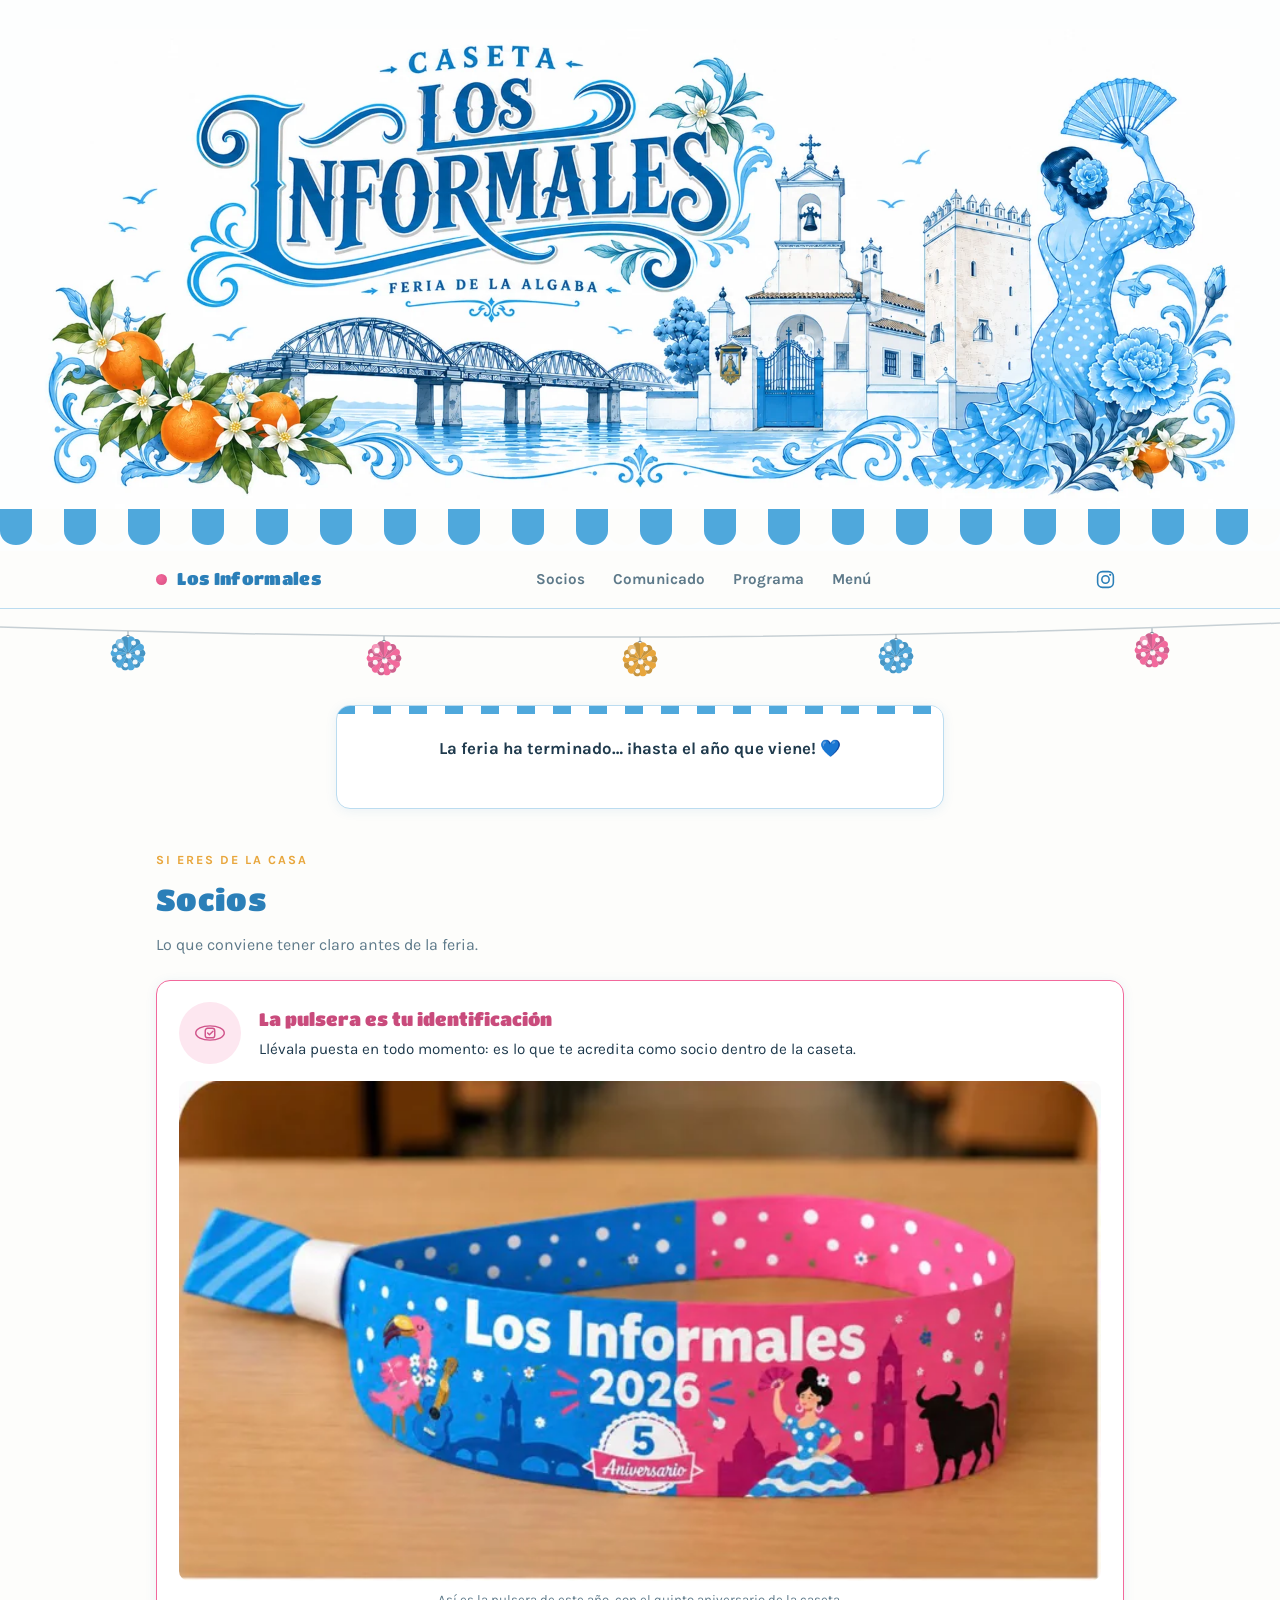
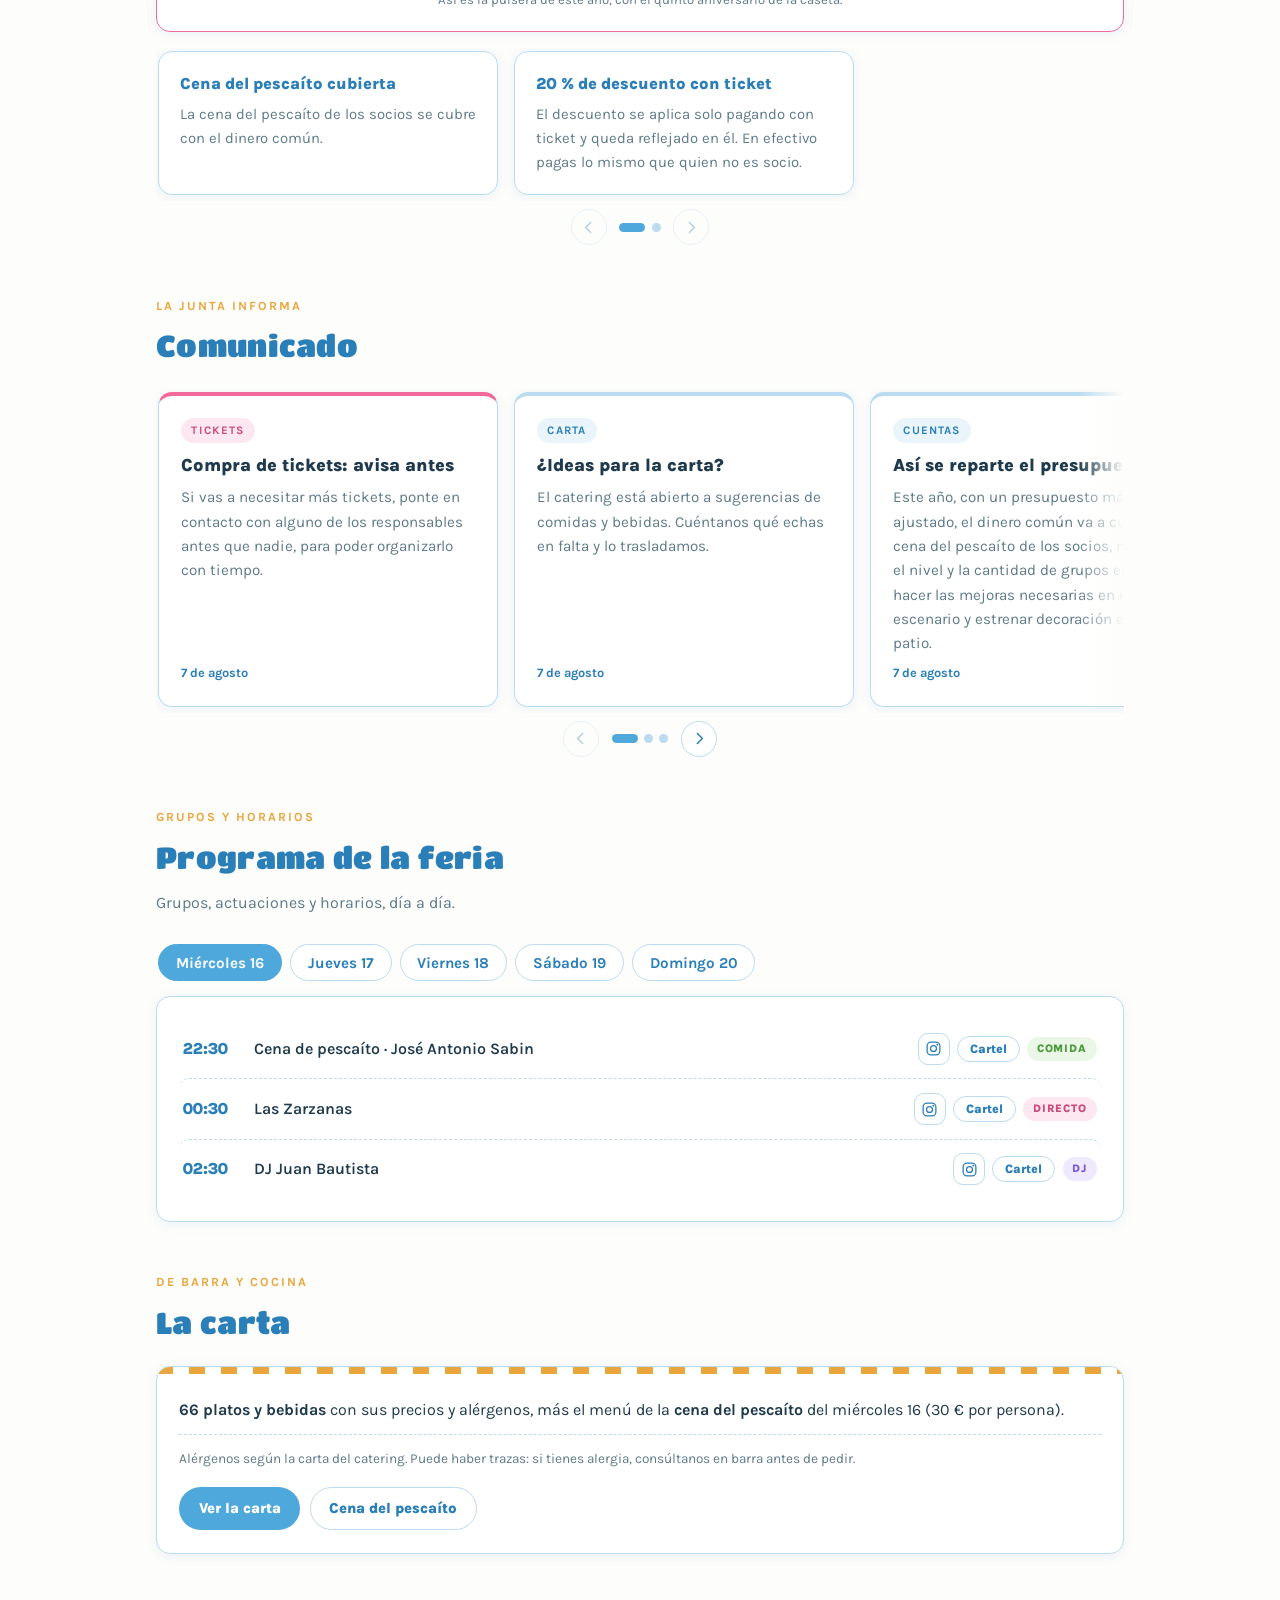
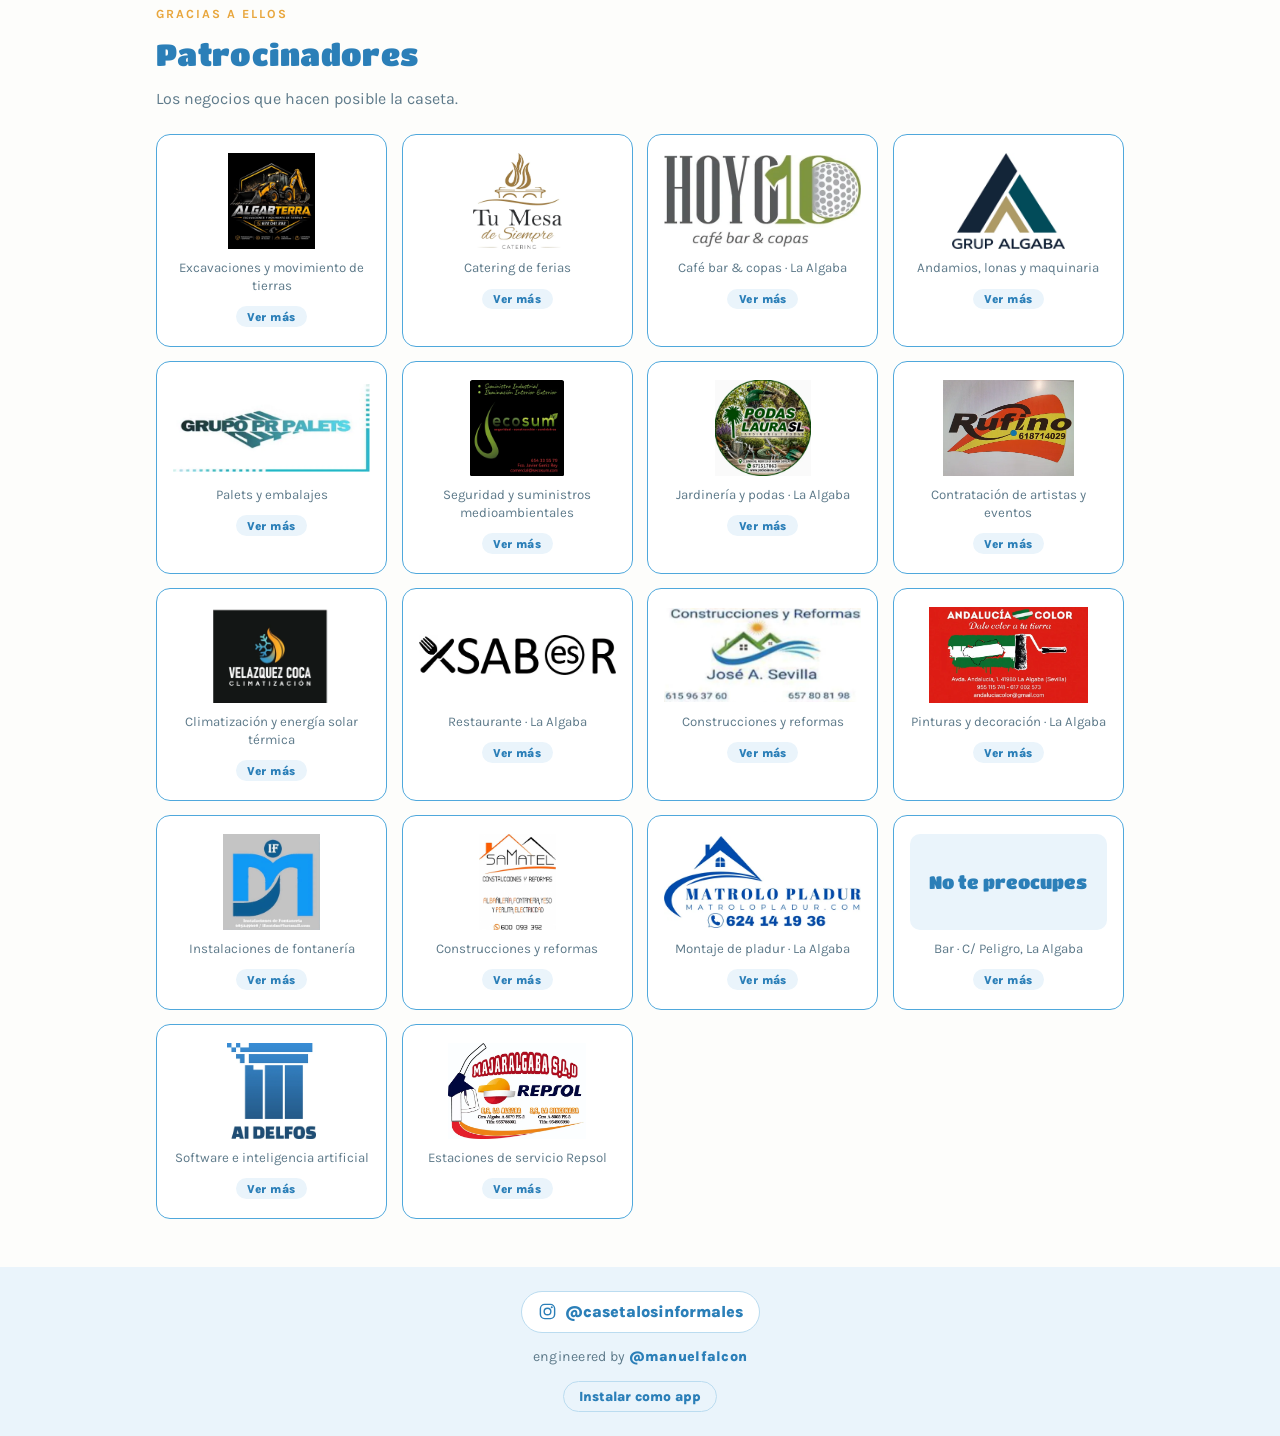
==== index.html @ ae77a34c "feat: DJ Juan Bautista, residente todas las noches a las 02:30 Cierra el programa de los cinco días " ====
<!DOCTYPE html>
<html lang="es">
<head>
  <meta charset="UTF-8" />
  <meta name="viewport" content="width=device-width, initial-scale=1.0, viewport-fit=cover" />
  <title>Los Informales · Caseta de amigos</title>
  <meta name="description" content="Caseta Los Informales: noticias, programa de actuaciones, horarios y toda la info de la feria." />
  <meta name="theme-color" content="#f7fbfe" />

  <!-- PWA -->
  <link rel="manifest" href="manifest.webmanifest" />
  <link rel="icon" type="image/png" sizes="64x64" href="assets/icons/favicon-64.png" />
  <link rel="apple-touch-icon" href="assets/icons/apple-touch-icon.png" />
  <meta name="apple-mobile-web-app-capable" content="yes" />
  <meta name="apple-mobile-web-app-status-bar-style" content="default" />
  <meta name="apple-mobile-web-app-title" content="Los Informales" />

  <!-- Fuentes -->
  <link rel="preconnect" href="https://fonts.googleapis.com" />
  <link rel="preconnect" href="https://fonts.gstatic.com" crossorigin />
  <link href="https://fonts.googleapis.com/css2?family=Titan+One&family=Karla:ital,wght@0,400;0,600;0,700;0,800;1,400&display=swap" rel="stylesheet" />

  <link rel="stylesheet" href="css/styles.css?v=60" />
</head>
<body>

  <!-- Cabecera con la imagen de la caseta -->
  <header class="hero" id="inicio">
    <img
      class="hero-img"
      src="assets/header-1800.webp"
      srcset="assets/header-900.webp 900w, assets/header-1800.webp 1800w"
      sizes="100vw"
      alt="Caseta Los Informales — Feria de La Algaba" />
  </header>


  <main>


    <!-- Cuenta atrás -->
    <section class="countdown reveal" id="cuenta-atras">
      <div class="countdown-inner">
        <p class="countdown-label" id="countdownLabel">Para la feria quedan…</p>
        <div class="countdown-grid" id="countdown" aria-live="polite"></div>
      </div>
    </section>

    <!-- Socios -->
    <section class="section reveal" id="socios">
      <p class="eyebrow">Si eres de la casa</p>
      <h2 class="section-title">Socios</h2>
      <p class="section-sub">Lo que conviene tener claro antes de la feria.</p>
      <div class="socio-destacado" id="socioDestacado"></div>
      <div class="socio-grid" id="socioGrid"></div>
    </section>

    <!-- Comunicado -->
    <section class="section reveal" id="noticias">
      <p class="eyebrow">La junta informa</p>
      <h2 class="section-title">Comunicado</h2>
      <div class="news-grid" id="newsGrid"></div>
    </section>

    <!-- Programa -->
    <section class="section reveal" id="programa">
      <p class="eyebrow">Grupos y horarios</p>
      <h2 class="section-title">Programa de la feria</h2>
      <p class="section-sub">Grupos, actuaciones y horarios, día a día.</p>
      <div class="day-tabs" id="dayTabs" role="tablist" aria-label="Días de feria"></div>
      <div class="day-panel" id="dayPanel"></div>
    </section>

    <!-- La carta (resumen con enlace a la página completa) -->
    <section class="section reveal" id="menu">
      <p class="eyebrow">De barra y cocina</p>
      <h2 class="section-title">La carta</h2>
      <div class="carta-aviso" id="cartaAviso"></div>
    </section>

    <!-- Patrocinadores -->
    <section class="section reveal" id="patrocinadores">
      <p class="eyebrow">Gracias a ellos</p>
      <h2 class="section-title">Patrocinadores</h2>
      <p class="section-sub">Los negocios que hacen posible la caseta.</p>
      <div class="sponsor-grid" id="sponsorGrid"></div>
    </section>

  </main>


  <!-- Instrucciones iOS -->
  <div class="ios-sheet" id="iosSheet" hidden>
    <div class="ios-sheet-card">
      <button class="ios-close" id="iosClose" aria-label="Cerrar">✕</button>
      <h3>Añadir a tu iPhone</h3>
      <ol>
        <li>Toca <strong>Compartir</strong>
          <svg class="ios-icon" viewBox="0 0 24 24" aria-hidden="true"><path d="M8 8.5 H6.5 A2.5 2.5 0 0 0 4 11 v8 a2.5 2.5 0 0 0 2.5 2.5 h11 A2.5 2.5 0 0 0 20 19 v-8 a2.5 2.5 0 0 0 -2.5 -2.5 H16 M12 14.5 V2.8 M8.2 6 L12 2.3 L15.8 6"/></svg>
        </li>
        <li>Busca <strong>«Añadir a pantalla de inicio»</strong></li>
        <li>Toca <strong>Añadir</strong> — ¡y listo!</li>
      </ol>
    </div>
  </div>

  <!-- Ficha de patrocinador -->
  <div class="ficha-modal" id="fichaModal" hidden>
    <div class="ficha-card">
      <button class="ficha-close" aria-label="Cerrar">✕</button>
      <div id="fichaCuerpo"></div>
    </div>
  </div>

  <!-- Lightbox de carteles -->
  <div class="cartel-modal" id="cartelModal" hidden>
    <button class="cartel-close" aria-label="Cerrar cartel">✕</button>
    <img id="cartelImg" src="" alt="Cartel de la actuación" />
  </div>

  <script src="js/data.js"></script>
  <script src="js/layout.js"></script>
  <script src="js/app.js"></script>
</body>
</html>
---- css/styles.css ----
/* ============================================================
   Los Informales — hoja de estilos
   Lenguaje visual: lona de toldo, farolillos, albero del ferial
   Paleta del cartel: celeste, blanco, rosa flamenco + albero
   ============================================================ */

:root {
  --celeste: #4fa8dc;
  --celeste-hondo: #2b7fb8;
  --celeste-claro: #bbdcf0;
  --cielo: #eaf4fb;
  --flamenco: #f2699c;
  --flamenco-suave: #fde7f0;
  --albero: #e8a63c;
  --albero-suave: #fbf1dc;
  --verde: #6cbf5a;
  --tinta: #1f3a4d;
  --tinta-suave: #5e7a8a;
  --lona: #fdfdfb;
  --card: #ffffff;
  --borde: 1px solid var(--celeste-claro);
  --sombra: 0 2px 12px rgba(43, 127, 184, 0.09);
  --radio: 14px;
  --fuente-display: "Titan One", "Arial Rounded MT Bold", system-ui, sans-serif;
  --fuente-texto: "Karla", system-ui, sans-serif;
}

* { box-sizing: border-box; }

html { scroll-behavior: smooth; }

body {
  margin: 0;
  font-family: var(--fuente-texto);
  background: var(--lona);
  color: var(--tinta);
  line-height: 1.6;
  -webkit-font-smoothing: antialiased;
}

.sr-only {
  position: absolute;
  width: 1px; height: 1px;
  padding: 0; margin: -1px;
  overflow: hidden;
  clip: rect(0 0 0 0);
  white-space: nowrap;
  border: 0;
}

:focus-visible {
  outline: 3px solid var(--celeste);
  outline-offset: 2px;
  border-radius: 6px;
}

/* ---------- Cabecera: cartel sobre lona ---------- */

.hero {
  background: #fdfefe;
  padding-top: clamp(0.8rem, 2.5vw, 1.8rem);
  overflow: hidden;
}

.hero-img {
  display: block;
  width: 100%;
  max-width: 1200px;
  margin: 0 auto;
  height: auto;
}

/* cenefa de toldo: rayas + remate en ondas */
.valance {
  display: block;
  width: 100%;
  height: 42px;
  line-height: 0;
}
.valance svg { width: 100%; height: 100%; display: block; }

@media (max-width: 640px) {
  .valance { height: 24px; }
}

/* ---------- Navegación ---------- */

.nav {
  position: sticky;
  top: 0;
  z-index: 50;
  background: color-mix(in srgb, var(--lona) 88%, transparent);
  backdrop-filter: blur(10px);
  -webkit-backdrop-filter: blur(10px);
  border-bottom: var(--borde);
  transition: box-shadow 0.3s ease;
}
.nav.scrolled { box-shadow: var(--sombra); }

.nav-inner {
  max-width: 1000px;
  margin: 0 auto;
  padding: 0.6rem 1rem;
  display: flex;
  align-items: center;
  justify-content: space-between;
  gap: 1rem;
}

.nav-brand {
  font-family: var(--fuente-display);
  font-size: 1.05rem;
  color: var(--celeste-hondo);
  text-decoration: none;
  letter-spacing: 0.02em;
  display: flex;
  align-items: center;
  gap: 0.5rem;
  white-space: nowrap;
}

.nav-dot {
  width: 11px; height: 11px;
  border-radius: 50%;
  background: radial-gradient(circle at 35% 35%, var(--flamenco), #d94f82);
  margin-right: 0.15rem;
}

.nav-links { display: flex; gap: 0.15rem; }

.nav-links a {
  color: var(--tinta-suave);
  text-decoration: none;
  font-weight: 700;
  font-size: 0.95rem;
  padding: 0.4rem 0.8rem;
  border-radius: 999px;
  transition: background 0.25s ease, color 0.25s ease;
}
.nav-links a:hover,
.nav-links a.active {
  background: var(--cielo);
  color: var(--celeste-hondo);
}

@media (max-width: 480px) {
  .nav-inner { padding: 0.5rem 0.75rem; }
  .nav-brand { font-size: 0.95rem; }
}

.nav-insta {
  display: inline-flex;
  align-items: center;
  justify-content: center;
  width: 38px;
  height: 38px;
  border-radius: 12px;
  color: var(--celeste-hondo);
  transition: background 0.25s ease;
}
.nav-insta:hover { background: var(--cielo); }
.nav-insta svg {
  width: 21px;
  height: 21px;
  stroke: currentColor;
  fill: none;
  stroke-width: 1.8;
  stroke-linecap: round;
}

/* ---------- Farolillos ---------- */

.farolillos {
  position: relative;
  height: 96px;
  overflow: hidden;
  pointer-events: none;
}

.farolillos .cable {
  position: absolute;
  inset: 0;
  width: 100%;
  height: 52px;
}
.farolillos .cable path {
  stroke: var(--tinta-suave);
  stroke-opacity: 0.35;
  stroke-width: 1.5;
  fill: none;
}

.farol {
  position: absolute;
  top: 0;
  width: 38px;
  height: 43px;
  margin-left: -19px;
  overflow: visible;
  transform-origin: 50% 0;
  animation: farol-entra 0.7s ease-out backwards,
             farol-mece 3.8s ease-in-out infinite alternate;
}

.farol:nth-child(2) { left: 10%; top: 22px; color: var(--celeste); animation-delay: 0.05s, 0s; }
.farol:nth-child(3) { left: 30%; top: 27px; color: var(--flamenco); animation-delay: 0.18s, 0.6s; }
.farol:nth-child(4) { left: 50%; top: 28px; color: var(--albero); animation-delay: 0.31s, 1.2s; }
.farol:nth-child(5) { left: 70%; top: 25px; color: var(--celeste); animation-delay: 0.44s, 0.9s; }
.farol:nth-child(6) { left: 90%; top: 19px; color: var(--flamenco); animation-delay: 0.57s, 0.3s; }


@keyframes farol-entra {
  from { opacity: 0; transform: translateY(-10px); }
  to   { opacity: 1; transform: translateY(0); }
}
@keyframes farol-mece {
  from { rotate: -4.5deg; }
  to   { rotate: 4.5deg; }
}

@media (max-width: 640px) {
  .farolillos { height: 84px; }
  .farol:nth-child(6) { display: none; }
  .farol:nth-child(2) { left: 14%; top: 23px; }
  .farol:nth-child(3) { left: 38%; top: 28px; }
  .farol:nth-child(4) { left: 62%; top: 27px; }
  .farol:nth-child(5) { left: 86%; top: 20px; }
}

/* ---------- Secciones ---------- */

.section {
  max-width: 1000px;
  margin: 0 auto;
  padding: 2.6rem 1rem 0.6rem;
}

.eyebrow {
  margin: 0 0 0.3rem;
  font-size: 0.78rem;
  font-weight: 700;
  text-transform: uppercase;
  letter-spacing: 0.16em;
  color: var(--albero);
}

.section-title {
  font-family: var(--fuente-display);
  font-weight: 400;
  font-size: clamp(1.45rem, 4vw, 1.9rem);
  letter-spacing: 0.01em;
  color: var(--celeste-hondo);
  margin: 0 0 0.5rem;
}

.section-sub {
  color: var(--tinta-suave);
  margin: 0 0 1.4rem;
}

/* ---------- Cuenta atrás ---------- */

.countdown {
  max-width: 640px;
  margin: 0 auto;
  padding: 0 1rem;
  position: relative;
}


.countdown-inner {
  text-align: center;
  background: var(--card);
  border: var(--borde);
  border-radius: var(--radio);
  box-shadow: var(--sombra);
  padding: 1.5rem 1.2rem 1.7rem;
  position: relative;
  overflow: hidden;
}
/* filo superior de lona rayada */
.countdown-inner::before {
  content: "";
  position: absolute;
  top: 0; left: 0; right: 0;
  height: 8px;
  background: repeating-linear-gradient(
    90deg,
    var(--celeste) 0 18px,
    var(--card) 18px 36px
  );
}

.countdown-label {
  font-weight: 700;
  color: var(--tinta);
  font-size: 1.05rem;
  margin: 0.4rem 0 1.1rem;
}

.countdown-grid {
  display: flex;
  justify-content: center;
  gap: 0.6rem;
  flex-wrap: wrap;
}

.count-cell {
  background: var(--cielo);
  border-radius: 12px;
  padding: 0.7rem 0.9rem;
  min-width: 82px;
}

.count-num {
  font-family: var(--fuente-display);
  font-size: 1.9rem;
  color: var(--celeste-hondo);
  display: block;
  line-height: 1.15;
  font-variant-numeric: tabular-nums;
}

.count-unit {
  font-size: 0.7rem;
  text-transform: uppercase;
  letter-spacing: 0.12em;
  color: var(--tinta-suave);
  font-weight: 700;
}

.countdown.en-feria .countdown-label { color: var(--flamenco); }

@media (max-width: 480px) {
  .countdown { padding: 0 0.75rem; }
  .countdown-inner { padding: 1.2rem 0.6rem 1.4rem; }
  .countdown-grid { gap: 0.4rem; }
  .count-cell { min-width: 66px; padding: 0.55rem 0.4rem; }
  .count-num { font-size: 1.5rem; }
  .count-unit { font-size: 0.62rem; }
}

/* ---------- Noticias ---------- */

.news-grid { margin-top: 1.2rem; }

.news-card {
  background: var(--card);
  border: var(--borde);
  border-top: 4px solid var(--celeste-claro);
  border-radius: var(--radio);
  box-shadow: var(--sombra);
  padding: 1.35rem;
  display: flex;
  flex-direction: column;
  gap: 0.5rem;
  transition: transform 0.3s ease, box-shadow 0.3s ease;
}
.news-card:hover {
  transform: translateY(-4px);
  box-shadow: 0 10px 26px rgba(43, 127, 184, 0.16);
}
.news-card.destacada { border-top-color: var(--flamenco); }

.news-tag {
  align-self: flex-start;
  background: var(--cielo);
  color: var(--celeste-hondo);
  font-size: 0.72rem;
  font-weight: 700;
  text-transform: uppercase;
  letter-spacing: 0.1em;
  padding: 0.2rem 0.65rem;
  border-radius: 999px;
}
.news-card.destacada .news-tag { background: var(--flamenco-suave); color: #c94b7c; }

.news-card h3 {
  margin: 0.2rem 0 0;
  font-size: 1.12rem;
  font-weight: 800;
  line-height: 1.3;
  color: var(--tinta);
}

.news-card p { margin: 0; color: var(--tinta-suave); font-size: 0.95rem; }

.news-date { font-size: 0.8rem; color: var(--celeste-hondo); font-weight: 700; margin-top: auto; }

/* ---------- Socios ---------- */

.socio-destacado {
  display: flex;
  flex-direction: column;
  gap: 1.1rem;
  background: var(--card);
  border: 1.5px solid var(--flamenco);
  border-radius: var(--radio);
  box-shadow: var(--sombra);
  padding: 1.3rem 1.4rem;
  margin-top: 1.2rem;
}

.socio-pulsera {
  flex-shrink: 0;
  display: flex;
  align-items: center;
  justify-content: center;
  width: 62px;
  height: 62px;
  border-radius: 50%;
  background: var(--flamenco-suave);
}
.socio-pulsera svg {
  width: 38px;
  height: 38px;
  stroke: #d0538a;
  fill: none;
  stroke-width: 2.4;
  stroke-linecap: round;
  stroke-linejoin: round;
}

.socio-texto {
  display: flex;
  align-items: center;
  gap: 1.1rem;
}

.socio-foto { margin: 0; }
.socio-foto img {
  display: block;
  width: 100%;
  border-radius: 10px;
}
.socio-foto figcaption {
  margin-top: 0.5rem;
  font-size: 0.82rem;
  color: var(--tinta-suave);
  text-align: center;
}

.socio-destacado h3 {
  margin: 0 0 0.25rem;
  font-family: var(--fuente-display);
  font-weight: 400;
  font-size: 1.15rem;
  color: #c94b7c;
}
.socio-destacado p { margin: 0; color: var(--tinta); font-size: 0.95rem; }

.socio-grid { margin-top: 1rem; }

.socio-card {
  background: var(--card);
  border: var(--borde);
  border-radius: var(--radio);
  box-shadow: var(--sombra);
  padding: 1.2rem 1.3rem;
}
.socio-card h3 {
  margin: 0 0 0.4rem;
  font-size: 1.02rem;
  font-weight: 800;
  color: var(--celeste-hondo);
}
.socio-card p { margin: 0; color: var(--tinta-suave); font-size: 0.93rem; }

@media (max-width: 480px) {
  .socio-destacado { padding: 1.1rem; gap: 0.9rem; }
  .socio-texto { gap: 0.85rem; }
  .socio-pulsera { width: 52px; height: 52px; }
  .socio-pulsera svg { width: 32px; height: 32px; }
  .socio-texto {
  display: flex;
  align-items: center;
  gap: 1.1rem;
}

.socio-foto { margin: 0; }
.socio-foto img {
  display: block;
  width: 100%;
  border-radius: 10px;
}
.socio-foto figcaption {
  margin-top: 0.5rem;
  font-size: 0.82rem;
  color: var(--tinta-suave);
  text-align: center;
}

.socio-destacado h3 { font-size: 1.05rem; }
}

/* ---------- Carrusel ---------- */

.carrusel { position: relative; }

.carrusel-pista {
  display: flex;
  gap: 1rem;
  overflow-x: auto;
  scroll-snap-type: x mandatory;
  scroll-padding-left: 0.15rem;
  padding: 0.2rem 0.15rem 0.4rem;
  scrollbar-width: none;
  -webkit-overflow-scrolling: touch;
}
.carrusel-pista::-webkit-scrollbar { display: none; }

/* cada tarjeta ocupa casi todo el ancho y deja ver la siguiente */
.carrusel-pista > * {
  flex: 0 0 clamp(240px, 78%, 340px);
  scroll-snap-align: start;
}

/* difuminado a la derecha mientras queden tarjetas */
.carrusel::after {
  content: "";
  position: absolute;
  top: 0;
  right: 0;
  width: 46px;
  bottom: 52px;
  pointer-events: none;
  background: linear-gradient(to right, transparent, var(--lona));
  opacity: 0;
  transition: opacity 0.25s ease;
}
.carrusel.hay-mas::after { opacity: 1; }

.carrusel-barra {
  display: flex;
  align-items: center;
  justify-content: center;
  gap: 0.8rem;
  margin-top: 0.5rem;
}

.carrusel-flecha {
  display: inline-flex;
  align-items: center;
  justify-content: center;
  width: 36px;
  height: 36px;
  border-radius: 50%;
  border: 1.5px solid var(--celeste-claro);
  background: var(--card);
  cursor: pointer;
  transition: background 0.2s ease, border-color 0.2s ease, opacity 0.2s ease;
}
.carrusel-flecha:hover:not(:disabled) { background: var(--cielo); border-color: var(--celeste); }
.carrusel-flecha:disabled { opacity: 0.35; cursor: default; }
.carrusel-flecha svg {
  width: 17px; height: 17px;
  stroke: var(--celeste-hondo);
  fill: none;
  stroke-width: 2.2;
  stroke-linecap: round;
  stroke-linejoin: round;
}

.carrusel-puntos { display: flex; gap: 0.4rem; }

.carrusel-punto {
  width: 9px;
  height: 9px;
  padding: 0;
  border: none;
  border-radius: 50%;
  background: var(--celeste-claro);
  cursor: pointer;
  transition: background 0.25s ease, width 0.25s ease;
}
.carrusel-punto.activo {
  width: 26px;
  border-radius: 999px;
  background: var(--celeste);
}

/* las tarjetas del carrusel se estiran a la misma altura */
.carrusel-pista .news-card,
.carrusel-pista .socio-card {
  height: auto;
}

@media (max-width: 480px) {
  .carrusel-pista > * { flex-basis: 84%; }
  .carrusel-flecha { display: none; }
}

/* ---------- Programa ---------- */

.day-tabs {
  display: flex;
  gap: 0.5rem;
  overflow-x: auto;
  padding: 0.4rem 0.15rem 0.9rem;
  scrollbar-width: none;
  -webkit-overflow-scrolling: touch;
}
.day-tabs::-webkit-scrollbar { display: none; }

.day-tab {
  flex: 0 0 auto;
  border: 1.5px solid var(--celeste-claro);
  background: var(--card);
  color: var(--celeste-hondo);
  font-family: var(--fuente-texto);
  font-weight: 700;
  font-size: 0.95rem;
  padding: 0.55rem 1.05rem;
  border-radius: 999px;
  cursor: pointer;
  transition: all 0.25s ease;
}
.day-tab:hover { border-color: var(--celeste); }
.day-tab[aria-selected="true"] {
  background: var(--celeste);
  border-color: var(--celeste);
  color: #fff;
}
.day-tab.hoy::after {
  content: " · hoy";
  color: var(--albero);
  font-weight: 800;
}
.day-tab.hoy[aria-selected="true"]::after { color: #fff3da; }

.day-panel {
  background: var(--card);
  border: var(--borde);
  border-radius: var(--radio);
  box-shadow: var(--sombra);
  padding: 1.4rem;
  animation: fadeSlide 0.35s ease;
}

@keyframes fadeSlide {
  from { opacity: 0; transform: translateY(10px); }
  to   { opacity: 1; transform: translateY(0); }
}

.event-row {
  display: grid;
  grid-template-columns: auto 1fr auto;
  align-items: center;
  gap: 0.5rem 1rem;
  padding: 0.85rem 0.25rem;
  border-radius: 10px;
  transition: opacity 0.3s ease, background 0.3s ease;
}
.event-row + .event-row { border-top: 1px dashed var(--celeste-claro); }

.event-row.pasado { opacity: 0.42; }

.event-row.siguiente {
  background: var(--albero-suave);
  padding-left: 0.7rem;
  padding-right: 0.7rem;
  border-top-color: transparent;
}
.event-row.siguiente .event-name::after {
  content: "próximo";
  margin-left: 0.5rem;
  font-size: 0.66rem;
  font-weight: 800;
  text-transform: uppercase;
  letter-spacing: 0.08em;
  color: var(--albero);
}

.event-time {
  font-weight: 800;
  color: var(--celeste-hondo);
  font-size: 1.02rem;
  min-width: 3.4rem;
  font-variant-numeric: tabular-nums;
}

.event-name { font-weight: 600; }

.event-extra {
  justify-self: end;
  display: flex;
  align-items: center;
  gap: 0.45rem;
}

.event-cartel {
  font-family: var(--fuente-texto);
  font-size: 0.78rem;
  font-weight: 800;
  padding: 0.32rem 0.75rem;
  border-radius: 999px;
  border: 1.5px solid var(--celeste-claro);
  background: var(--card);
  color: var(--celeste-hondo);
  cursor: pointer;
  transition: background 0.2s ease, border-color 0.2s ease, transform 0.2s ease;
}
.event-cartel:hover { background: var(--cielo); border-color: var(--celeste); }
.event-cartel:active { transform: scale(0.94); }

.event-insta {
  display: inline-flex;
  align-items: center;
  justify-content: center;
  width: 32px;
  height: 32px;
  border-radius: 10px;
  border: 1.5px solid var(--celeste-claro);
  background: var(--card);
  color: var(--celeste-hondo);
  flex-shrink: 0;
  transition: background 0.2s ease, border-color 0.2s ease, transform 0.2s ease;
}
.event-insta:hover { background: var(--cielo); border-color: var(--celeste); }
.event-insta:active { transform: scale(0.92); }
.event-insta svg {
  width: 17px;
  height: 17px;
  stroke: currentColor;
  fill: none;
  stroke-width: 1.8;
  stroke-linecap: round;
}

.dia-vacio { margin: 0.4rem 0.25rem; color: var(--tinta-suave); }

.event-type {
  font-size: 0.7rem;
  font-weight: 800;
  text-transform: uppercase;
  letter-spacing: 0.08em;
  padding: 0.18rem 0.6rem;
  border-radius: 999px;
  white-space: nowrap;
}
.event-type.directo { background: var(--flamenco-suave); color: #c94b7c; }
.event-type.dj      { background: #efe9fd; color: #7c5cd6; }
.event-type.comida  { background: #eaf7e6; color: #4d9b3c; }
.event-type.acto    { background: var(--cielo); color: var(--celeste-hondo); }

@media (max-width: 480px) {
  .day-panel { padding: 1rem; }
  .event-row {
    grid-template-columns: auto 1fr;
    gap: 0.2rem 0.75rem;
  }
  .event-name {
    grid-column: 1 / -1;
    grid-row: 2;
    line-height: 1.35;
  }
  .event-extra {
    grid-column: 2;
    justify-self: end;
    flex-direction: row-reverse;
    gap: 0.4rem;
  }
  .event-cartel { padding: 0.3rem 0.65rem; }
  .event-insta { width: 30px; height: 30px; }
}

/* ---------- Lightbox de carteles ---------- */

.cartel-modal {
  position: fixed;
  inset: 0;
  z-index: 120;
  background: rgba(15, 30, 42, 0.86);
  display: flex;
  align-items: center;
  justify-content: center;
  padding: 1.2rem;
  animation: fadeIn 0.25s ease;
  cursor: zoom-out;
}
.cartel-modal[hidden] { display: none; }

.cartel-modal img {
  max-width: min(560px, 94vw);
  max-height: 88vh;
  width: auto;
  height: auto;
  border-radius: 12px;
  box-shadow: 0 24px 70px rgba(0, 0, 0, 0.5);
  animation: cartelZoom 0.3s cubic-bezier(0.34, 1.3, 0.64, 1);
  cursor: default;
}

@keyframes cartelZoom {
  from { opacity: 0; transform: scale(0.92) translateY(12px); }
  to   { opacity: 1; transform: none; }
}

.cartel-close {
  position: absolute;
  top: calc(0.9rem + env(safe-area-inset-top));
  right: 0.9rem;
  width: 40px;
  height: 40px;
  border: none;
  border-radius: 50%;
  background: rgba(255, 255, 255, 0.14);
  color: #fff;
  font-size: 1.05rem;
  cursor: pointer;
  transition: background 0.2s ease;
}
.cartel-close:hover { background: rgba(255, 255, 255, 0.28); }

/* ---------- Menú ---------- */

.pescaito-card {
  background: var(--card);
  border: 1.5px solid var(--albero);
  border-radius: var(--radio);
  box-shadow: var(--sombra);
  padding: 1.4rem;
  margin: 1.2rem 0;
  position: relative;
  overflow: hidden;
}
.pescaito-card::before {
  content: "";
  position: absolute;
  top: 0; left: 0; right: 0;
  height: 7px;
  background: repeating-linear-gradient(90deg, var(--albero) 0 16px, var(--card) 16px 32px);
}

.pescaito-head {
  display: flex;
  align-items: baseline;
  justify-content: space-between;
  gap: 1rem;
  flex-wrap: wrap;
  margin: 0.4rem 0 0.9rem;
}
.pescaito-head h3 {
  margin: 0;
  font-family: var(--fuente-display);
  font-weight: 400;
  font-size: 1.25rem;
  color: var(--celeste-hondo);
}
.pescaito-precio {
  font-weight: 800;
  color: var(--albero);
  font-size: 1.05rem;
  white-space: nowrap;
}

.pescaito-horario {
  display: flex;
  flex-wrap: wrap;
  gap: 0.5rem;
  margin: 0 0 1.1rem;
}

.pescaito-hito {
  display: inline-flex;
  align-items: baseline;
  gap: 0.4rem;
  background: var(--albero-suave);
  border-radius: 999px;
  padding: 0.32rem 0.85rem;
  font-size: 0.88rem;
  color: var(--tinta);
}
.pescaito-hito b {
  font-weight: 800;
  color: #b9791d;
  font-variant-numeric: tabular-nums;
}

.pescaito-bloques {
  display: grid;
  gap: 1rem 1.6rem;
  grid-template-columns: repeat(auto-fit, minmax(210px, 1fr));
}
.pescaito-bloque h4 {
  margin: 0 0 0.3rem;
  font-size: 0.78rem;
  font-weight: 800;
  text-transform: uppercase;
  letter-spacing: 0.1em;
  color: var(--albero);
}
.pescaito-bloque ul {
  list-style: none;
  margin: 0;
  padding: 0;
  font-size: 0.93rem;
  color: var(--tinta);
}
.pescaito-bloque li { padding: 0.14rem 0; }

.pescaito-infantil {
  margin: 1rem 0 0;
  padding-top: 0.8rem;
  border-top: 1px dashed var(--celeste-claro);
  font-size: 0.88rem;
  color: var(--tinta-suave);
}

.menu-acordeon { display: grid; gap: 0.6rem; }

.menu-cat {
  background: var(--card);
  border: var(--borde);
  border-radius: var(--radio);
  box-shadow: var(--sombra);
  overflow: hidden;
}
.menu-cat summary {
  list-style: none;
  cursor: pointer;
  padding: 0.95rem 1.2rem;
  font-weight: 800;
  color: var(--celeste-hondo);
  display: flex;
  align-items: center;
  justify-content: space-between;
  gap: 0.8rem;
  transition: background 0.2s ease;
}
.menu-cat summary::-webkit-details-marker { display: none; }
.menu-cat summary:hover { background: var(--cielo); }
.menu-cat summary::after {
  content: "";
  width: 9px; height: 9px;
  border-right: 2.5px solid var(--celeste);
  border-bottom: 2.5px solid var(--celeste);
  transform: rotate(45deg);
  transition: transform 0.25s ease;
  flex-shrink: 0;
}
.menu-cat[open] summary::after { transform: rotate(225deg); }

.menu-n {
  margin-left: auto;
  font-size: 0.72rem;
  font-weight: 800;
  color: var(--tinta-suave);
  background: var(--cielo);
  border-radius: 999px;
  padding: 0.12rem 0.55rem;
}

.menu-items {
  list-style: none;
  margin: 0;
  padding: 0.2rem 1.2rem 1rem;
}
.menu-items li {
  display: flex;
  justify-content: space-between;
  align-items: baseline;
  gap: 0.8rem;
  padding: 0.34rem 0;
  font-size: 0.93rem;
}
.menu-items li + li { border-top: 1px dashed var(--celeste-claro); }
.menu-precio {
  font-weight: 800;
  color: var(--celeste-hondo);
  white-space: nowrap;
  font-variant-numeric: tabular-nums;
}

.menu-nota {
  margin: 0.4rem 0 0;
  font-size: 0.85rem;
  color: var(--tinta-suave);
}

/* ---------- Resumen de la carta en la portada ---------- */

.carta-aviso {
  background: var(--card);
  border: var(--borde);
  border-radius: var(--radio);
  box-shadow: var(--sombra);
  padding: 1.4rem;
  margin-top: 1.2rem;
  position: relative;
  overflow: hidden;
}
.carta-aviso::before {
  content: "";
  position: absolute;
  top: 0; left: 0; right: 0;
  height: 7px;
  background: repeating-linear-gradient(90deg, var(--albero) 0 16px, var(--card) 16px 32px);
}

.carta-resumen {
  margin: 0.5rem 0 0.7rem;
  font-size: 1rem;
  color: var(--tinta);
}

.carta-botones {
  display: flex;
  gap: 0.6rem;
  flex-wrap: wrap;
}

.carta-alergenos {
  margin: 0 0 1.1rem;
  padding-top: 0.8rem;
  border-top: 1px dashed var(--celeste-claro);
  font-size: 0.85rem;
  color: var(--tinta-suave);
}

/* enlace de vuelta en la página de la carta */
.pagina-enlace {
  margin: 1.4rem 0 0;
  text-align: center;
}

.volver {
  display: inline-block;
  margin-bottom: 0.9rem;
  font-weight: 700;
  font-size: 0.9rem;
  color: var(--celeste-hondo);
  text-decoration: none;
}
.volver:hover { text-decoration: underline; }

/* ---------- Alérgenos ---------- */

.menu-nota-alergenos {
  margin: 0 0 0.6rem;
  font-weight: 700;
  color: var(--tinta);
}

.alergenos-leyenda {
  display: flex;
  flex-wrap: wrap;
  gap: 0.35rem 1rem;
  margin-bottom: 1rem;
  font-size: 0.8rem;
  color: var(--tinta-suave);
}
.alergenos-leyenda span { display: inline-flex; align-items: center; gap: 0.35rem; }

.menu-nombre {
  display: inline-flex;
  align-items: baseline;
  gap: 0.45rem;
  flex-wrap: wrap;
}

.alergenos { display: inline-flex; gap: 0.2rem; }

.alergeno {
  display: inline-flex;
  align-items: center;
  justify-content: center;
  min-width: 21px;
  height: 15px;
  padding: 0 0.22rem;
  border-radius: 5px;
  background: var(--cielo);
  border: 1px solid var(--celeste-claro);
  color: var(--celeste-hondo);
  font-size: 0.58rem;
  font-weight: 800;
  letter-spacing: 0.04em;
  text-decoration: none;
  cursor: help;
}

/* ---------- Patrocinadores ---------- */

.sponsor-grid {
  display: grid;
  gap: 0.9rem;
  grid-template-columns: repeat(auto-fill, minmax(190px, 1fr));
  margin-top: 1.2rem;
}

.sponsor-card {
  display: flex;
  flex-direction: column;
  align-items: center;
  gap: 0.1rem;
  text-align: center;
  text-decoration: none;
  background: var(--card);
  border: var(--borde);
  border-radius: var(--radio);
  padding: 1.1rem 1rem 1.2rem;
  transition: transform 0.25s ease, box-shadow 0.25s ease;
}
a.sponsor-card:hover,
.sponsor-card--ficha:hover {
  transform: translateY(-3px);
  box-shadow: var(--sombra);
}

/* tarjeta con ficha: clicable */
.sponsor-card--ficha {
  font-family: var(--fuente-texto);
  cursor: pointer;
  border-color: var(--celeste);
  position: relative;
}
.sponsor-card--ficha:active { transform: scale(0.98); }

.sponsor-vermas {
  margin-top: 0.6rem;
  font-size: 0.74rem;
  font-weight: 800;
  letter-spacing: 0.04em;
  color: var(--celeste-hondo);
  background: var(--cielo);
  border-radius: 999px;
  padding: 0.2rem 0.7rem;
}
.sponsor-card--ficha:hover .sponsor-vermas {
  background: var(--celeste);
  color: #fff;
}

/* alto común para que todos los logos queden alineados, sin marco propio */
.sponsor-marco {
  display: flex;
  align-items: center;
  justify-content: center;
  width: 100%;
  height: 96px;
  margin-bottom: 0.55rem;
}

/* patrocinadores sin logotipo: rótulo tipográfico */
.sponsor-marco--texto {
  background: var(--cielo);
  border-radius: 10px;
  padding: 0.6rem 0.8rem;
}

.sponsor-rotulo {
  font-family: var(--fuente-display);
  font-size: 1.15rem;
  line-height: 1.15;
  color: var(--celeste-hondo);
  text-align: center;
}

.sponsor-logo {
  max-height: 100%;
  max-width: 100%;
  width: auto;
  object-fit: contain;
}

.sponsor-nombre {
  font-weight: 800;
  color: var(--celeste-hondo);
  font-size: 0.95rem;
  line-height: 1.25;
}

.sponsor-detalle {
  font-size: 0.83rem;
  line-height: 1.35;
  color: var(--tinta-suave);
}

@media (max-width: 480px) {
  .sponsor-grid { grid-template-columns: repeat(2, 1fr); gap: 0.6rem; }
  .sponsor-card { padding: 0.85rem 0.6rem 0.95rem; }
  .sponsor-marco { height: 76px; margin-bottom: 0.45rem; }
  .sponsor-nombre { font-size: 0.88rem; }
  .sponsor-detalle { font-size: 0.73rem; }
}

/* ---------- Ficha de patrocinador ---------- */

.ficha-modal {
  position: fixed;
  inset: 0;
  z-index: 120;
  background: rgba(15, 30, 42, 0.62);
  display: flex;
  align-items: center;
  justify-content: center;
  padding: 1.2rem;
  animation: fadeIn 0.25s ease;
}
.ficha-modal[hidden] { display: none; }

.ficha-card {
  position: relative;
  background: var(--card);
  border-radius: var(--radio);
  box-shadow: 0 24px 70px rgba(0, 0, 0, 0.35);
  padding: 1.8rem 1.6rem 1.6rem;
  width: min(520px, 100%);
  max-height: 88vh;
  overflow-y: auto;
  animation: cartelZoom 0.3s cubic-bezier(0.34, 1.3, 0.64, 1);
}

.ficha-close {
  position: absolute;
  top: 0.8rem; right: 0.8rem;
  width: 34px; height: 34px;
  border: none;
  border-radius: 50%;
  background: var(--cielo);
  color: var(--tinta-suave);
  font-size: 0.9rem;
  cursor: pointer;
}
.ficha-close:hover { background: var(--celeste-claro); }

.ficha-logo {
  display: flex;
  align-items: center;
  justify-content: center;
  height: 110px;
  margin-bottom: 1rem;
}
.ficha-logo img {
  max-height: 100%;
  max-width: 88%;
  object-fit: contain;
}

.ficha-nombre {
  margin: 0 0 0.15rem;
  font-family: var(--fuente-display);
  font-weight: 400;
  font-size: 1.3rem;
  color: var(--celeste-hondo);
  text-align: center;
}

.ficha-detalle {
  margin: 0 0 1rem;
  text-align: center;
  font-size: 0.85rem;
  font-weight: 700;
  text-transform: uppercase;
  letter-spacing: 0.08em;
  color: var(--albero);
}

.ficha-resumen {
  margin: 0 0 1rem;
  font-size: 0.95rem;
  color: var(--tinta);
}

.ficha-servicios {
  list-style: none;
  margin: 0 0 1.2rem;
  padding: 0;
}
.ficha-servicios li {
  position: relative;
  padding: 0.4rem 0 0.4rem 1.4rem;
  font-size: 0.92rem;
  color: var(--tinta-suave);
}
.ficha-servicios li + li { border-top: 1px dashed var(--celeste-claro); }
.ficha-servicios li::before {
  content: "";
  position: absolute;
  left: 0.15rem;
  top: 0.95rem;
  width: 7px; height: 7px;
  border-radius: 50%;
  background: var(--celeste);
}

.ficha-enlaces {
  display: flex;
  flex-direction: column;
  gap: 0.5rem;
}

.ficha-enlace {
  display: flex;
  align-items: center;
  gap: 0.6rem;
  padding: 0.6rem 0.9rem;
  border: var(--borde);
  border-radius: 12px;
  text-decoration: none;
  font-weight: 700;
  font-size: 0.92rem;
  color: var(--celeste-hondo);
  transition: background 0.2s ease, border-color 0.2s ease;
}
.ficha-enlace:hover { background: var(--cielo); border-color: var(--celeste); }
.ficha-dato {
  display: flex;
  align-items: center;
  gap: 0.6rem;
  margin: 0;
  padding: 0.6rem 0.9rem;
  font-size: 0.9rem;
  color: var(--tinta-suave);
}

.ficha-dato svg,
.ficha-enlace svg {
  width: 19px; height: 19px;
  flex-shrink: 0;
  stroke: currentColor;
  fill: none;
  stroke-width: 1.7;
  stroke-linecap: round;
  stroke-linejoin: round;
}

@media (max-width: 480px) {
  .ficha-card { padding: 1.5rem 1.1rem 1.2rem; }
  .ficha-logo { height: 92px; }
  .ficha-nombre { font-size: 1.15rem; }
}

/* ---------- Botones ---------- */

.btn {
  display: inline-flex;
  align-items: center;
  gap: 0.4rem;
  font-family: var(--fuente-texto);
  font-weight: 800;
  font-size: 0.92rem;
  padding: 0.55rem 1.15rem;
  border-radius: 999px;
  border: 1.5px solid transparent;
  cursor: pointer;
  text-decoration: none;
  transition: transform 0.2s ease, background 0.2s ease, color 0.2s ease;
}
.btn:active { transform: scale(0.96); }

.btn-primary {
  background: var(--celeste);
  color: #fff;
}
.btn-primary:hover { background: var(--celeste-hondo); }

.btn-ghost {
  background: transparent;
  border-color: var(--celeste-claro);
  color: var(--celeste-hondo);
}
.btn-ghost:hover { background: var(--cielo); }

.btn-small { font-size: 0.85rem; padding: 0.45rem 0.95rem; }

/* ---------- Pie ---------- */

.footer {
  margin-top: 2.4rem;
  padding: 1.5rem 1rem calc(1.5rem + env(safe-area-inset-bottom));
  text-align: center;
  background: var(--cielo);
  color: var(--tinta-suave);
  display: flex;
  flex-direction: column;
  align-items: center;
  gap: 0.8rem;
}
.footer p { margin: 0; }

@media (max-width: 767px) {
  .footer {
    margin-top: 1.8rem;
    padding: 1.2rem 1rem 1.2rem;
    gap: 0.6rem;
  }
  .footer-insta { padding: 0.4rem 0.9rem; font-size: 0.92rem; }
  .credito { font-size: 0.82rem; }
}

.credito {
  font-size: 0.88rem;
  letter-spacing: 0.02em;
}
.credito span {
  color: var(--celeste-hondo);
  font-weight: 800;
}

.footer-insta {
  display: inline-flex;
  align-items: center;
  gap: 0.5rem;
  font-weight: 800;
  color: var(--celeste-hondo);
  text-decoration: none;
  padding: 0.45rem 1rem;
  border-radius: 999px;
  border: 1.5px solid var(--celeste-claro);
  background: var(--card);
  transition: background 0.25s ease;
}
.footer-insta:hover { background: var(--cielo); }
.footer-insta svg {
  width: 19px;
  height: 19px;
  stroke: currentColor;
  fill: none;
  stroke-width: 1.8;
  stroke-linecap: round;
}

/* ---------- Hoja iOS ---------- */

.ios-sheet {
  position: fixed;
  inset: 0;
  background: rgba(31, 58, 77, 0.45);
  display: flex;
  align-items: flex-end;
  justify-content: center;
  z-index: 100;
  animation: fadeIn 0.3s ease;
}
.ios-sheet[hidden] { display: none; }

@keyframes fadeIn { from { opacity: 0; } to { opacity: 1; } }

.ios-sheet-card {
  position: relative;
  background: var(--card);
  border-radius: var(--radio) var(--radio) 0 0;
  padding: 1.6rem 1.6rem calc(1.6rem + env(safe-area-inset-bottom));
  width: min(560px, 100vw);
  animation: sheetUp 0.4s cubic-bezier(0.34, 1.3, 0.64, 1);
}

@keyframes sheetUp {
  from { transform: translateY(100%); }
  to   { transform: translateY(0); }
}

.ios-sheet-card h3 {
  margin: 0 0 0.8rem;
  color: var(--celeste-hondo);
  font-weight: 800;
}
.ios-sheet-card ol { margin: 0; padding-left: 1.3rem; }
.ios-sheet-card li { margin-bottom: 0.5rem; }
.ios-icon {
  width: 1.15em;
  height: 1.15em;
  vertical-align: -0.2em;
  stroke: var(--celeste-hondo);
  fill: none;
  stroke-width: 1.9;
  stroke-linecap: round;
  stroke-linejoin: round;
}

.ios-close {
  position: absolute;
  top: 0.9rem; right: 0.9rem;
  border: none;
  background: var(--cielo);
  color: var(--tinta-suave);
  width: 32px; height: 32px;
  border-radius: 50%;
  cursor: pointer;
  font-size: 0.9rem;
}

/* ---------- Animaciones de aparición ---------- */

.reveal {
  opacity: 0;
  transform: translateY(24px);
  transition: opacity 0.6s ease, transform 0.6s ease;
}
.reveal.visible { opacity: 1; transform: none; }

.reveal .news-card,
.reveal .sponsor-card {
  opacity: 0;
  transform: translateY(18px);
  transition: opacity 0.55s ease, transform 0.55s ease;
}
.reveal.visible .news-card,
.reveal.visible .sponsor-card { opacity: 1; transform: none; }
.reveal.visible :is(.news-card, .sponsor-card):nth-child(1) { transition-delay: 0.08s; }
.reveal.visible :is(.news-card, .sponsor-card):nth-child(2) { transition-delay: 0.18s; }
.reveal.visible :is(.news-card, .sponsor-card):nth-child(3) { transition-delay: 0.28s; }
.reveal.visible :is(.news-card, .sponsor-card):nth-child(n+4) { transition-delay: 0.38s; }

/* ---------- Barra inferior (móvil) ---------- */

.tabbar {
  position: fixed;
  left: 0;
  right: 0;
  bottom: 0;
  z-index: 80;
  display: none;
  background: color-mix(in srgb, var(--card) 92%, transparent);
  backdrop-filter: blur(14px);
  -webkit-backdrop-filter: blur(14px);
  border-top: var(--borde);
  padding: 0.3rem 0.5rem calc(0.3rem + env(safe-area-inset-bottom));
}

.tabbar-item {
  flex: 1;
  display: flex;
  flex-direction: column;
  align-items: center;
  gap: 0.15rem;
  min-height: 48px;
  justify-content: center;
  text-decoration: none;
  border-radius: 12px;
  transition: background 0.25s ease, transform 0.2s ease;
}
.tabbar-item:active { transform: scale(0.94); }

.tabbar-icon {
  width: 22px;
  height: 22px;
  stroke: var(--tinta-suave);
  fill: none;
  stroke-width: 1.8;
  stroke-linecap: round;
  stroke-linejoin: round;
  transition: stroke 0.25s ease;
}

.tabbar-label {
  font-size: 0.66rem;
  font-weight: 700;
  letter-spacing: 0.02em;
  color: var(--tinta-suave);
  transition: color 0.25s ease;
}

.tabbar-item.active { background: var(--cielo); }
.tabbar-item.active .tabbar-label { color: var(--celeste-hondo); }
.tabbar-item.active .tabbar-icon { stroke: var(--celeste-hondo); }

@media (max-width: 767px) {
  .tabbar { display: flex; }
  .nav-links { display: none; }
  body { padding-bottom: calc(70px + env(safe-area-inset-bottom)); }
  .ios-sheet-card { padding-bottom: calc(1.6rem + 70px + env(safe-area-inset-bottom)); }
}

/* ---------- Movimiento reducido ---------- */

@media (prefers-reduced-motion: reduce) {
  html { scroll-behavior: auto; }
  .reveal,
  .reveal .news-card,
  .reveal .sponsor-card { opacity: 1; transform: none; transition: none; }
  * { animation: none !important; }
}
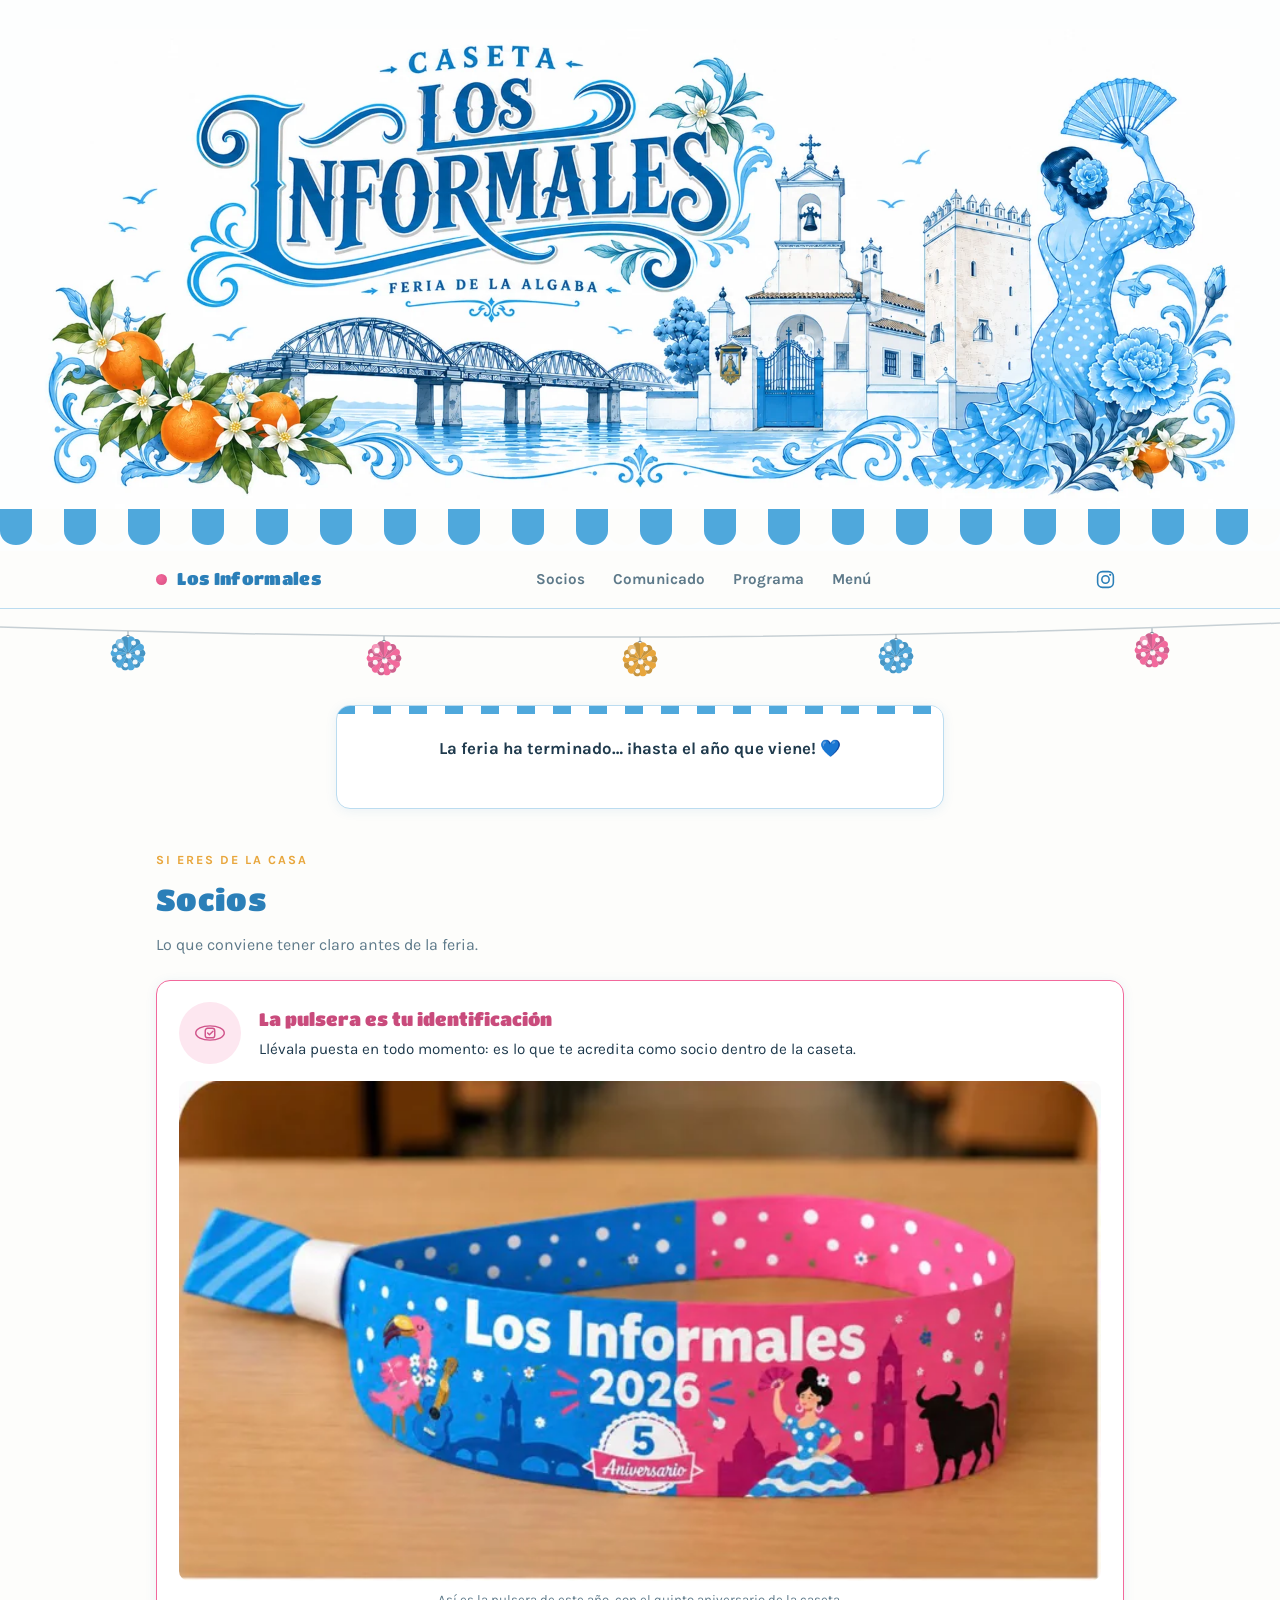
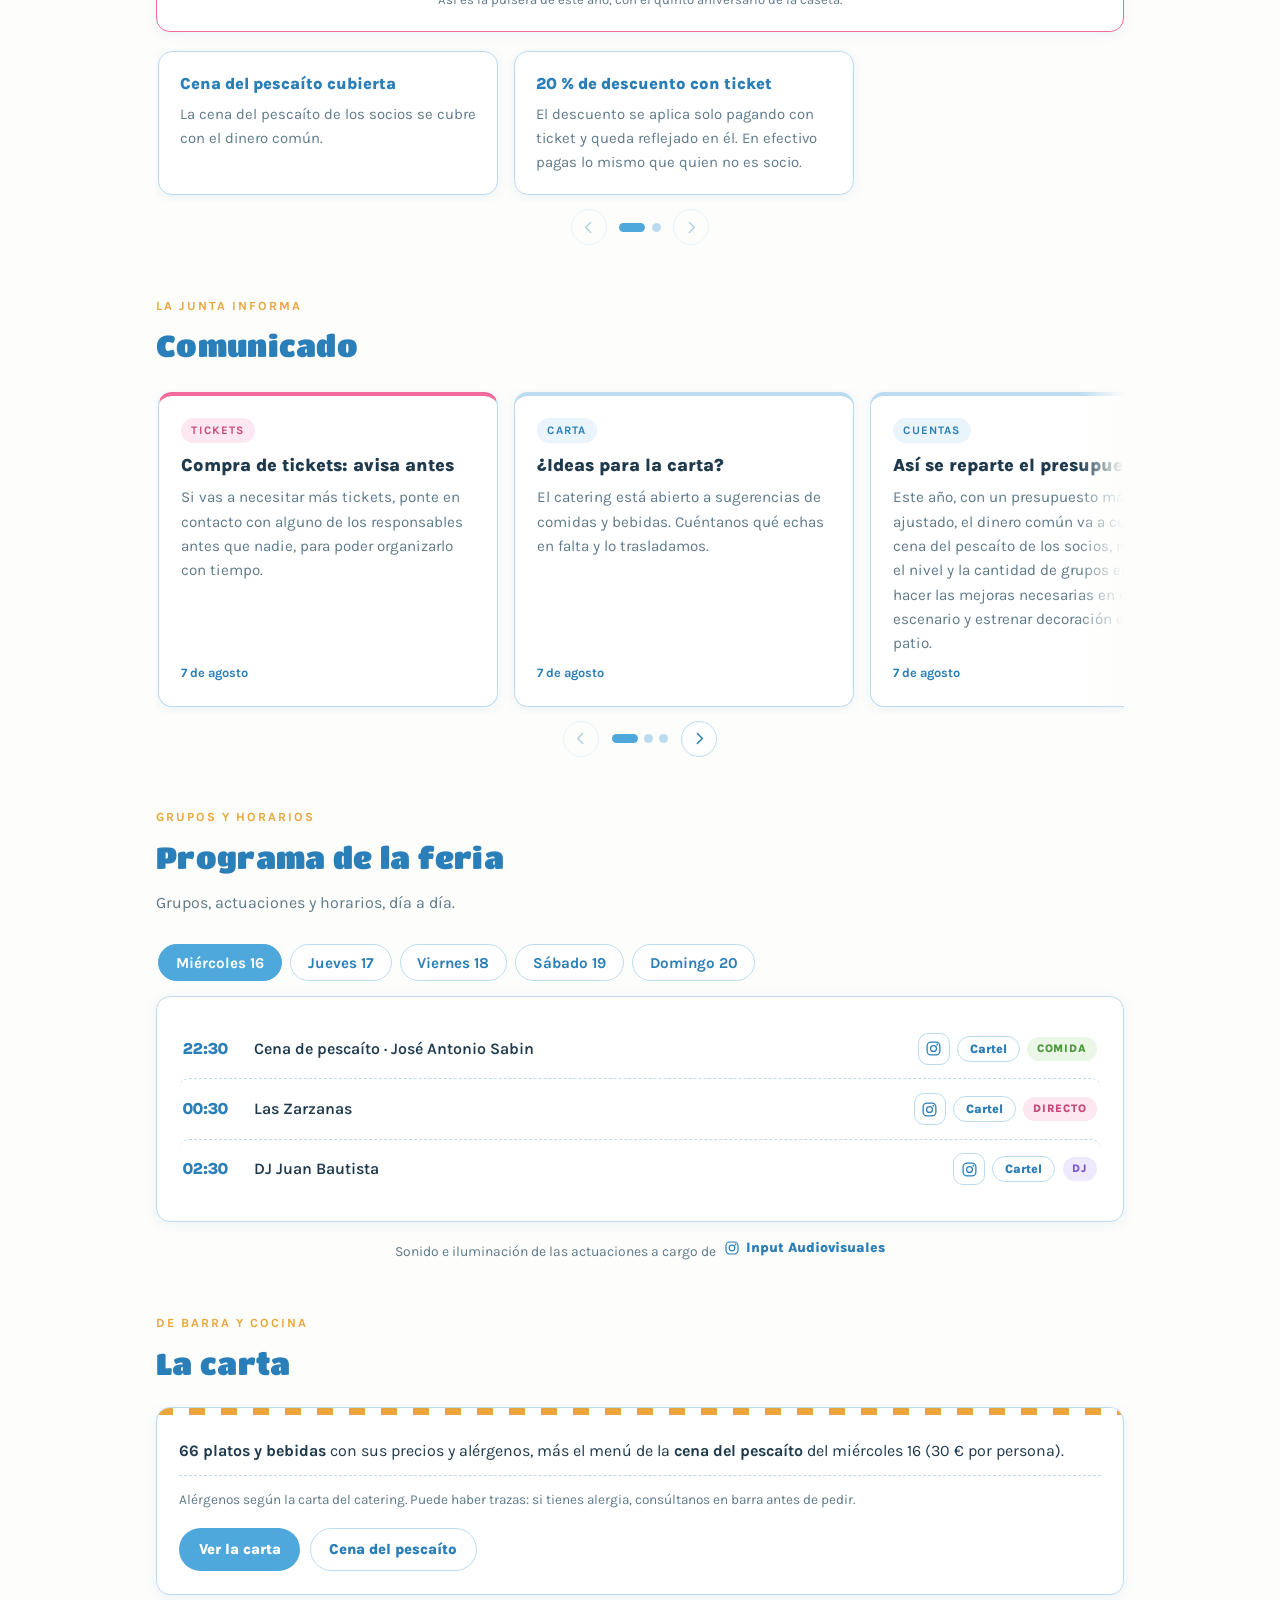
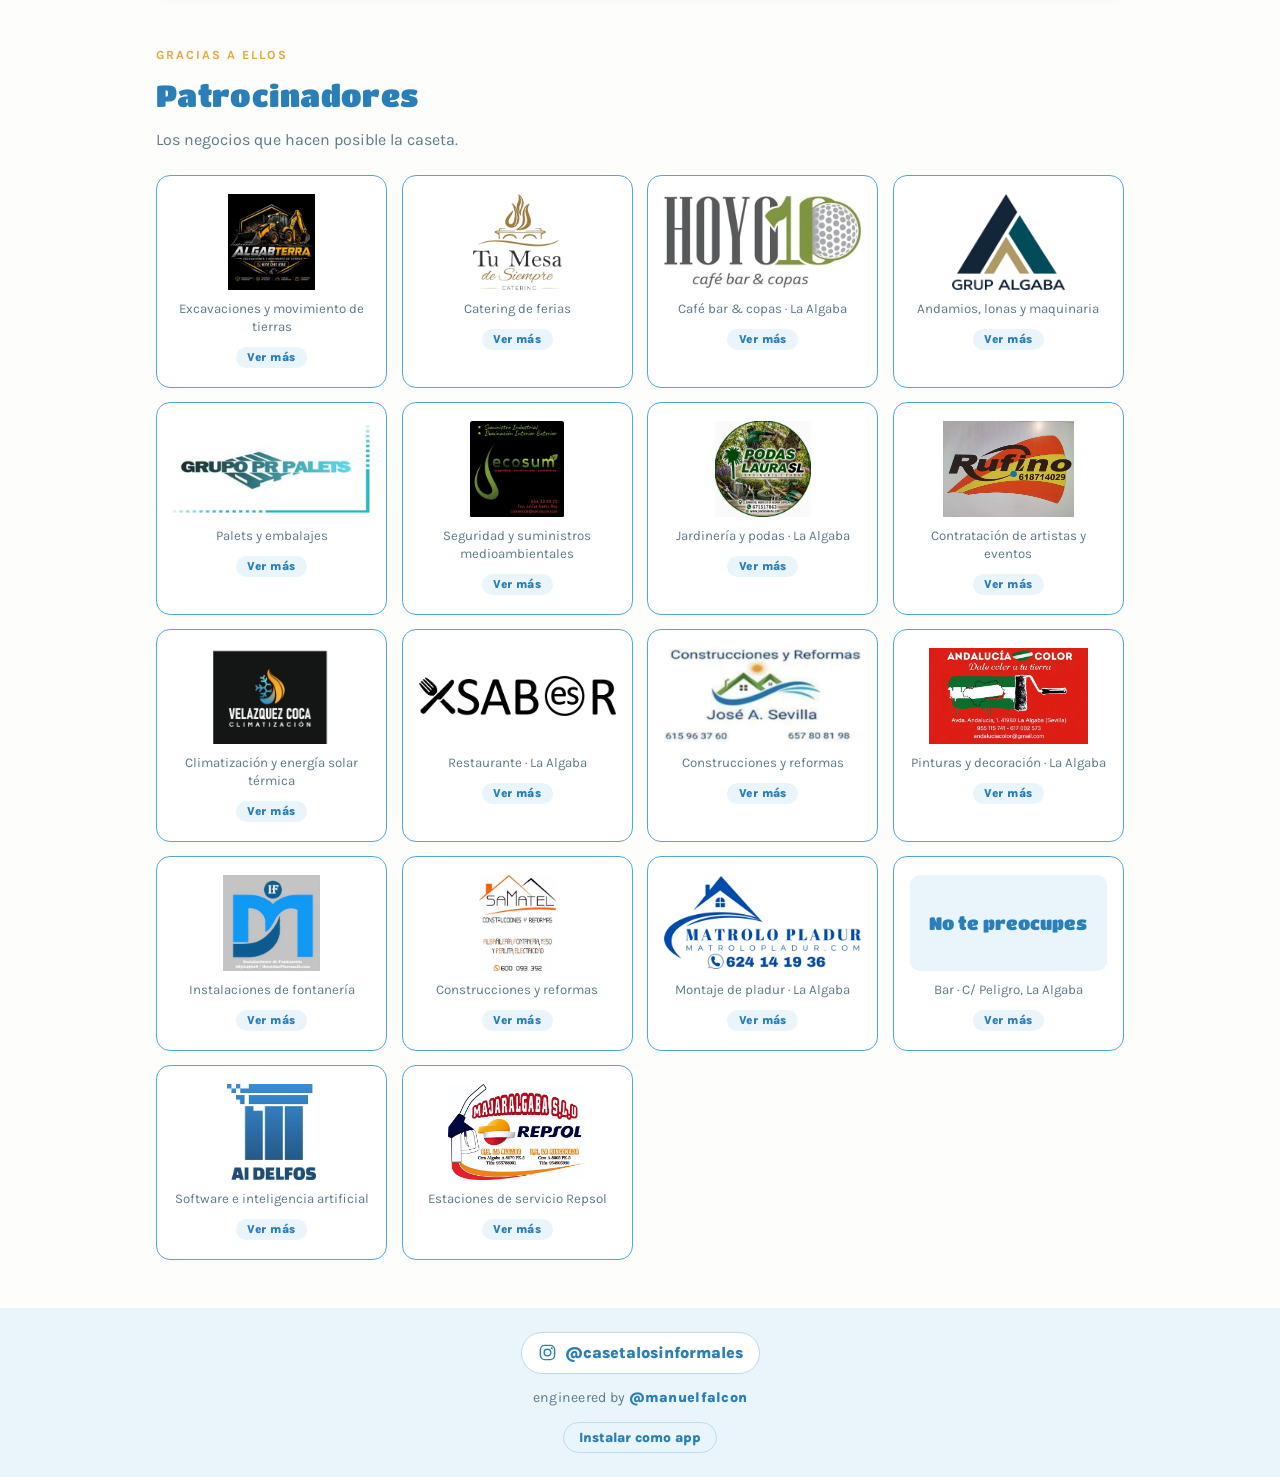
==== commit f4c094e9: "feat: crédito de sonido bajo el programa y cartel nuevo de Fernando Sanz Debajo del programa aparece" ====
--- a/index.html
+++ b/index.html
@@ -20,7 +20,7 @@
   <link rel="preconnect" href="https://fonts.gstatic.com" crossorigin />
   <link href="https://fonts.googleapis.com/css2?family=Titan+One&family=Karla:ital,wght@0,400;0,600;0,700;0,800;1,400&display=swap" rel="stylesheet" />
 
-  <link rel="stylesheet" href="css/styles.css?v=60" />
+  <link rel="stylesheet" href="css/styles.css?v=62" />
 </head>
 <body>
 
--- a/css/styles.css
+++ b/css/styles.css
@@ -812,6 +812,33 @@
 }
 .cartel-close:hover { background: rgba(255, 255, 255, 0.28); }
 
+/* crédito de la empresa de sonido, bajo el programa */
+.credito-sonido {
+  margin: 0.9rem 0 0;
+  text-align: center;
+  font-size: 0.87rem;
+  color: var(--tinta-suave);
+}
+.credito-sonido a {
+  display: inline-flex;
+  align-items: center;
+  gap: 0.35rem;
+  margin-left: 0.3rem;
+  font-weight: 800;
+  color: var(--celeste-hondo);
+  text-decoration: none;
+  white-space: nowrap;
+}
+.credito-sonido a:hover { text-decoration: underline; }
+.credito-sonido svg {
+  width: 16px;
+  height: 16px;
+  stroke: currentColor;
+  fill: none;
+  stroke-width: 1.8;
+  stroke-linecap: round;
+}
+
 /* ---------- Menú ---------- */
 
 .pescaito-card {
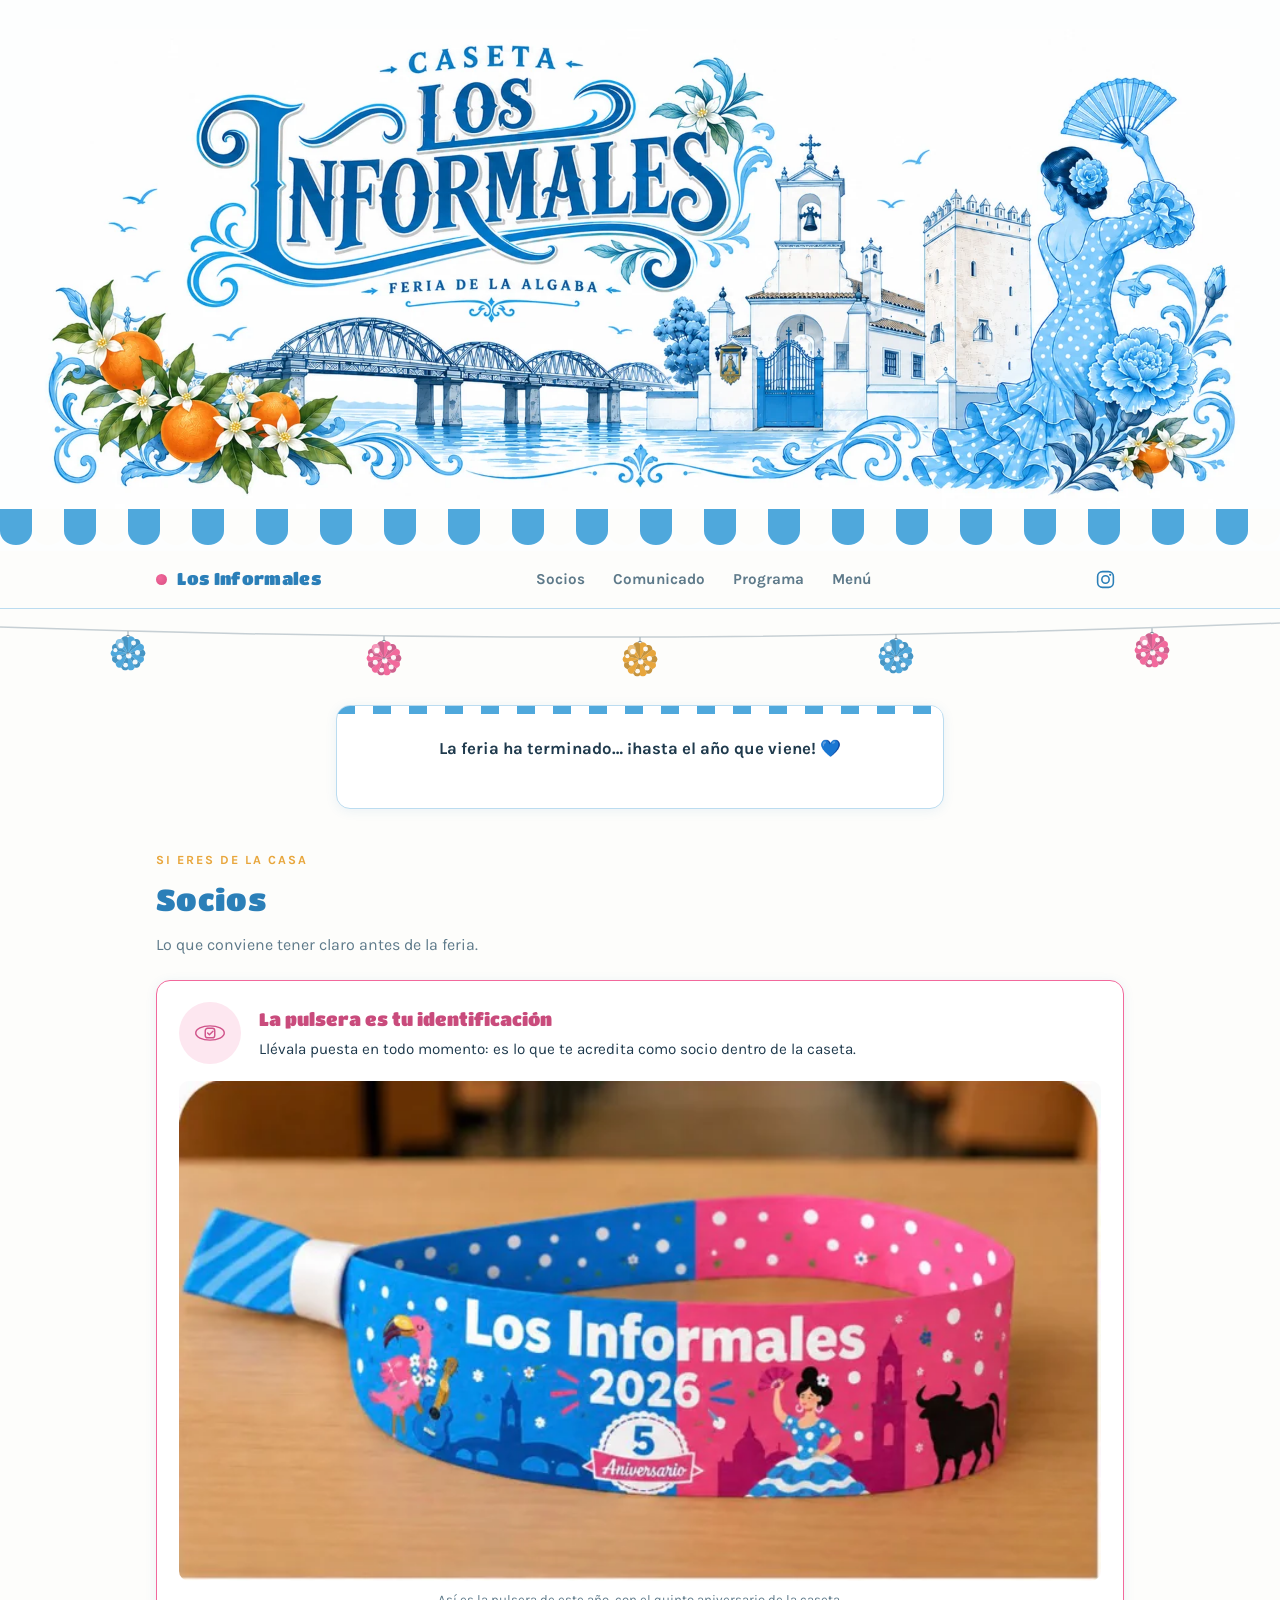
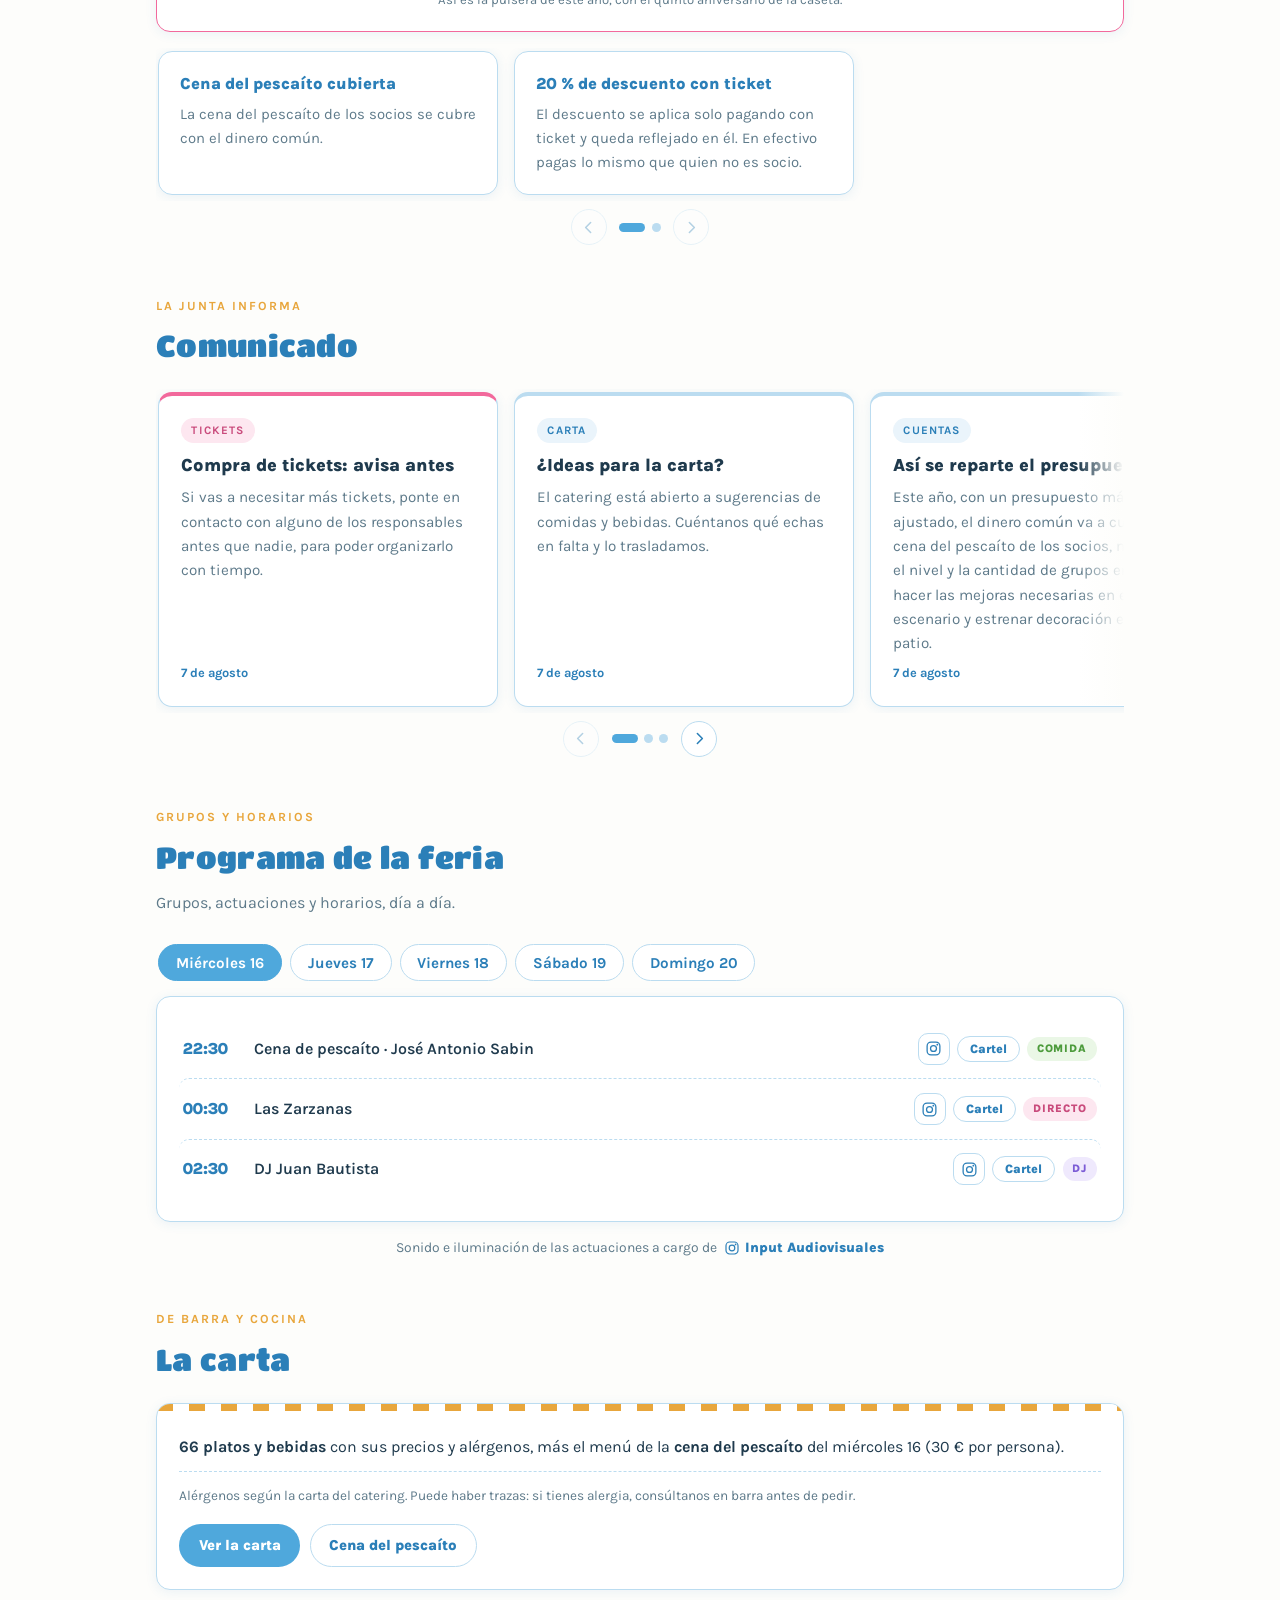
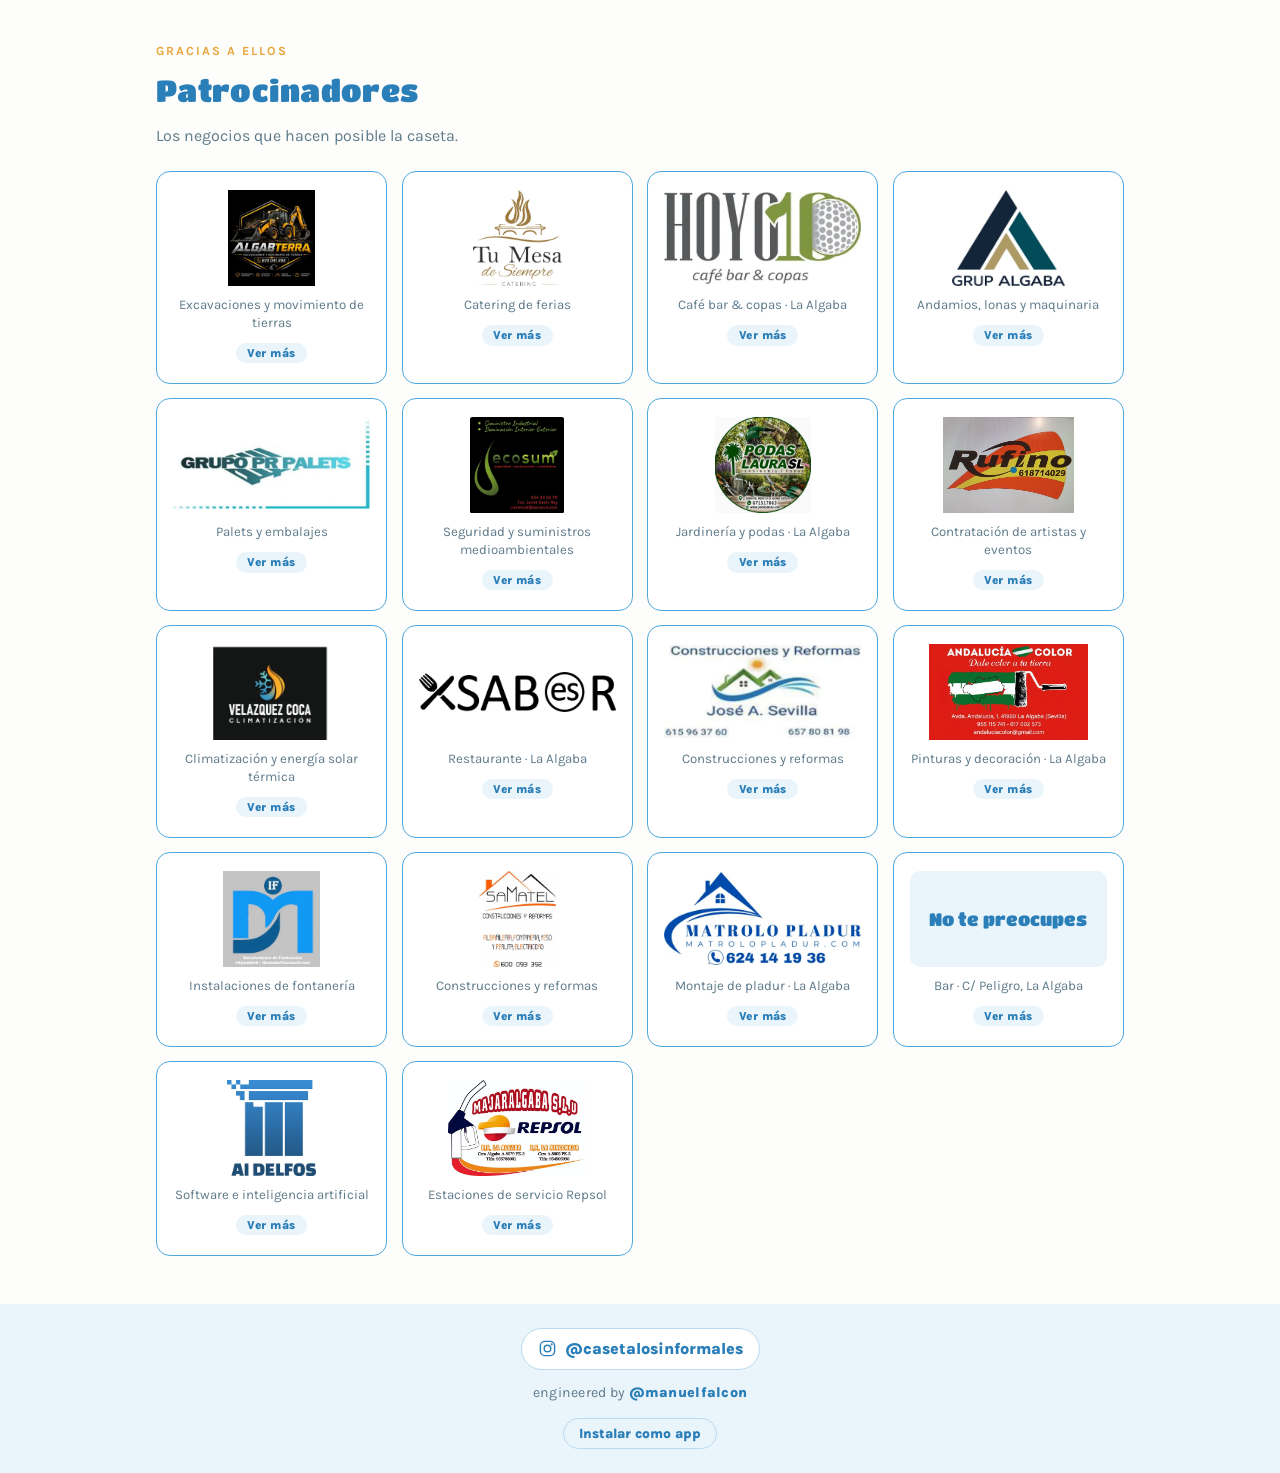
==== commit 09fc49d1: "fix: crédito de sonido centrado de verdad en escritorio Pasa de centrado por línea de texto (donde e" ====
--- a/index.html
+++ b/index.html
@@ -20,7 +20,7 @@
   <link rel="preconnect" href="https://fonts.gstatic.com" crossorigin />
   <link href="https://fonts.googleapis.com/css2?family=Titan+One&family=Karla:ital,wght@0,400;0,600;0,700;0,800;1,400&display=swap" rel="stylesheet" />
 
-  <link rel="stylesheet" href="css/styles.css?v=62" />
+  <link rel="stylesheet" href="css/styles.css?v=63" />
 </head>
 <body>
 
--- a/css/styles.css
+++ b/css/styles.css
@@ -814,6 +814,11 @@
 
 /* crédito de la empresa de sonido, bajo el programa */
 .credito-sonido {
+  display: flex;
+  flex-wrap: wrap;
+  align-items: center;
+  justify-content: center;
+  gap: 0.15rem 0.45rem;
   margin: 0.9rem 0 0;
   text-align: center;
   font-size: 0.87rem;
@@ -823,7 +828,6 @@
   display: inline-flex;
   align-items: center;
   gap: 0.35rem;
-  margin-left: 0.3rem;
   font-weight: 800;
   color: var(--celeste-hondo);
   text-decoration: none;
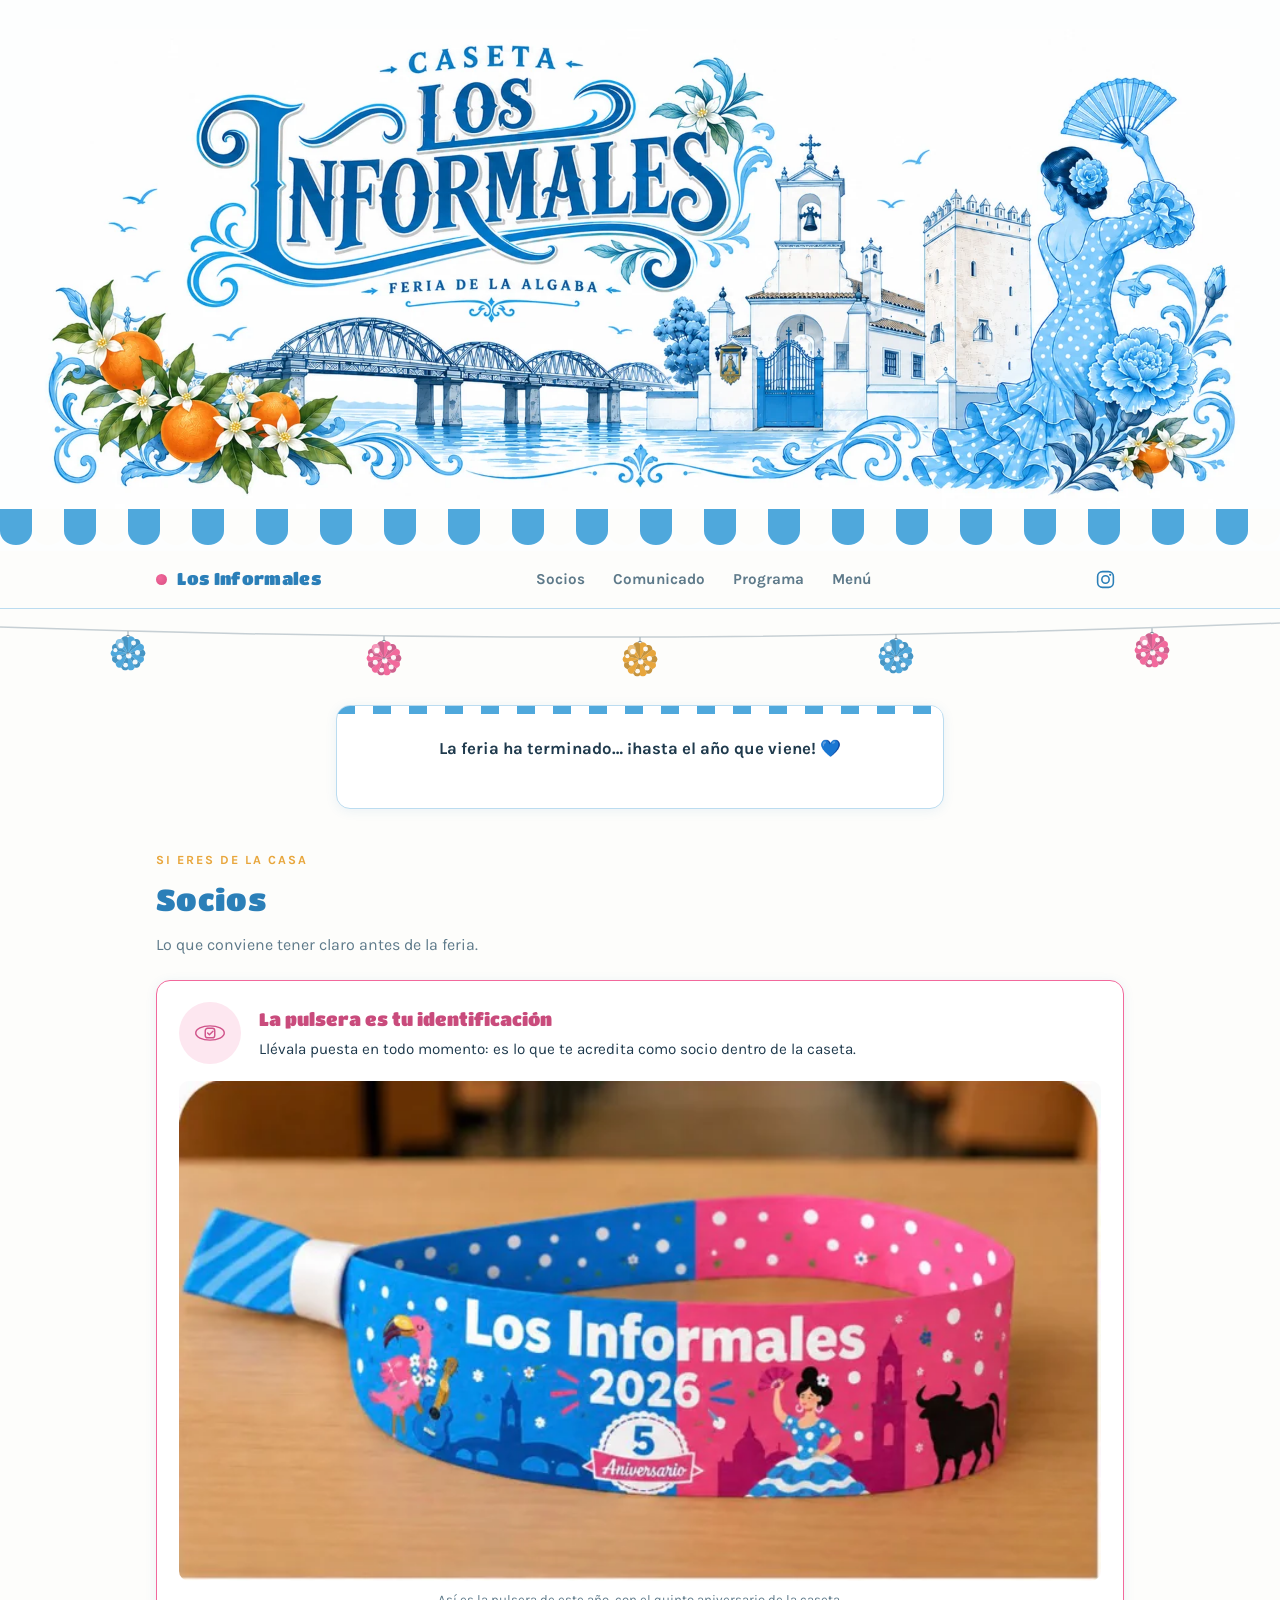
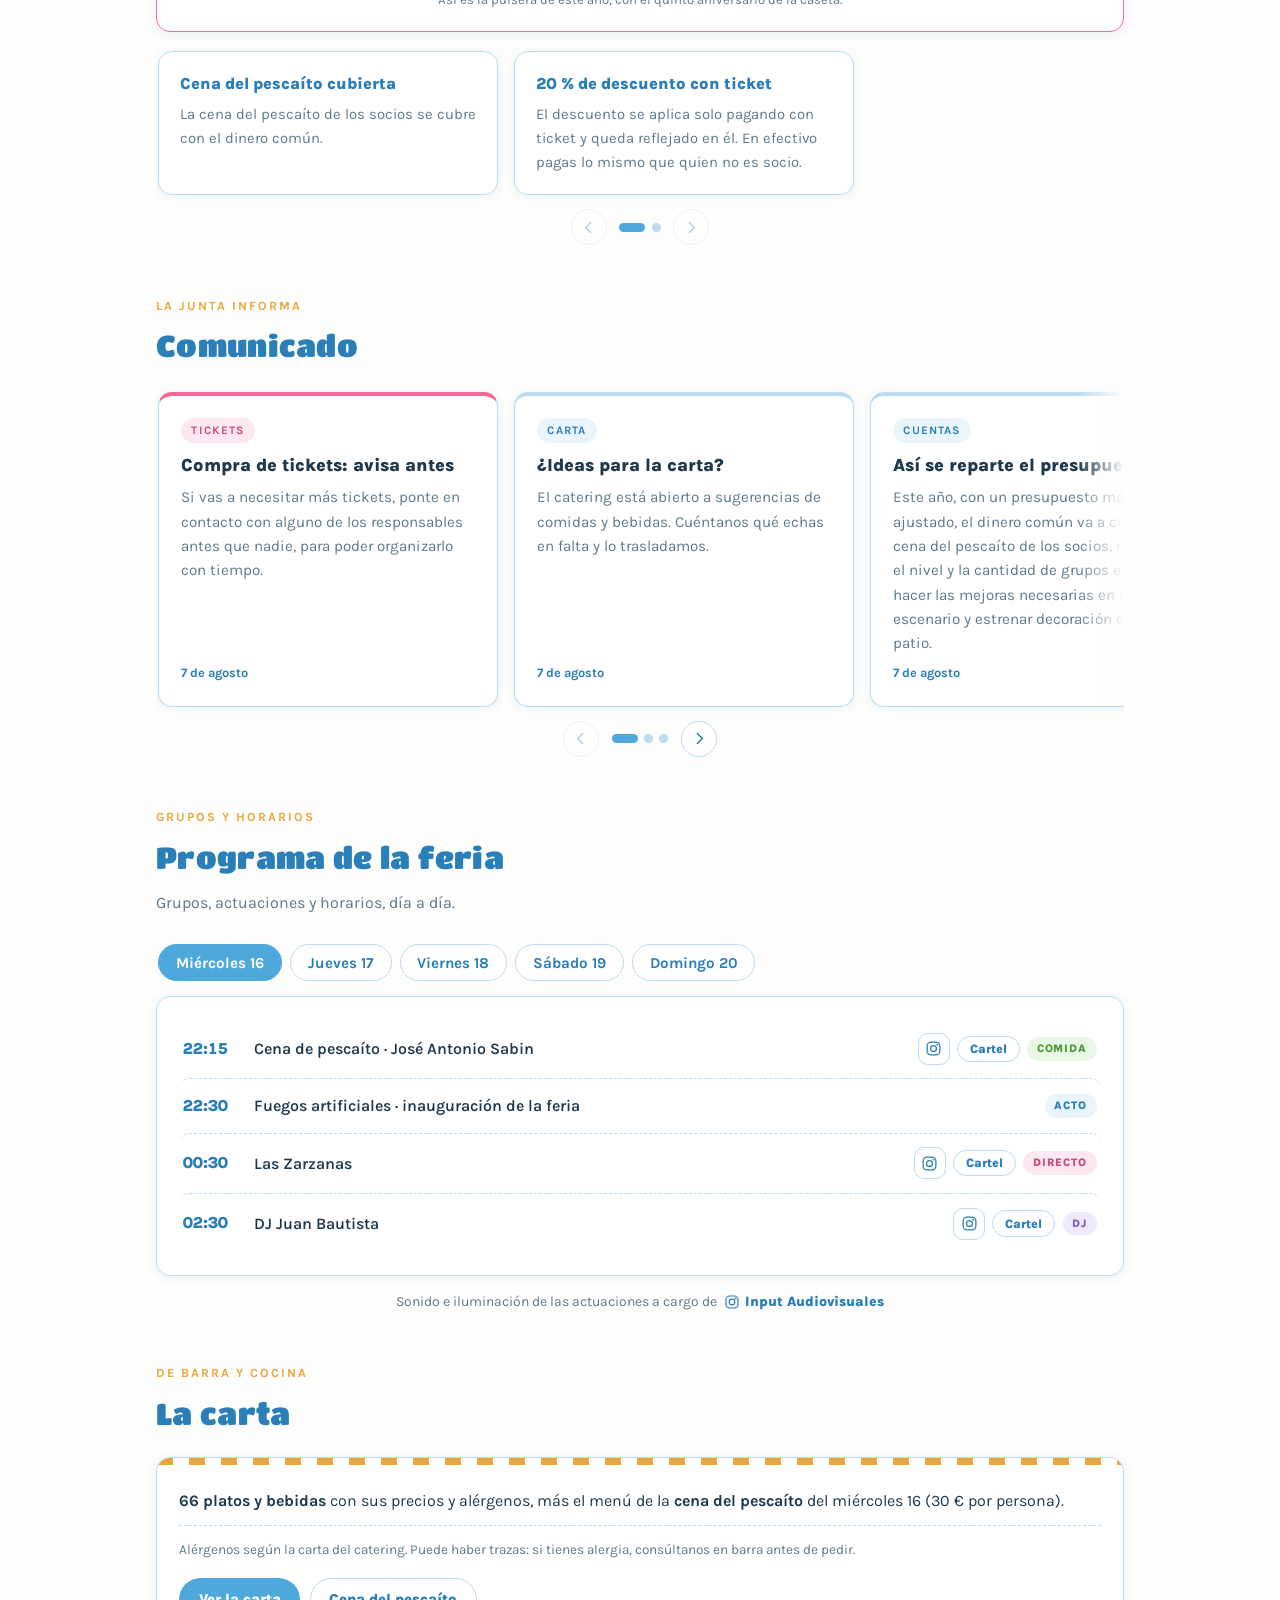
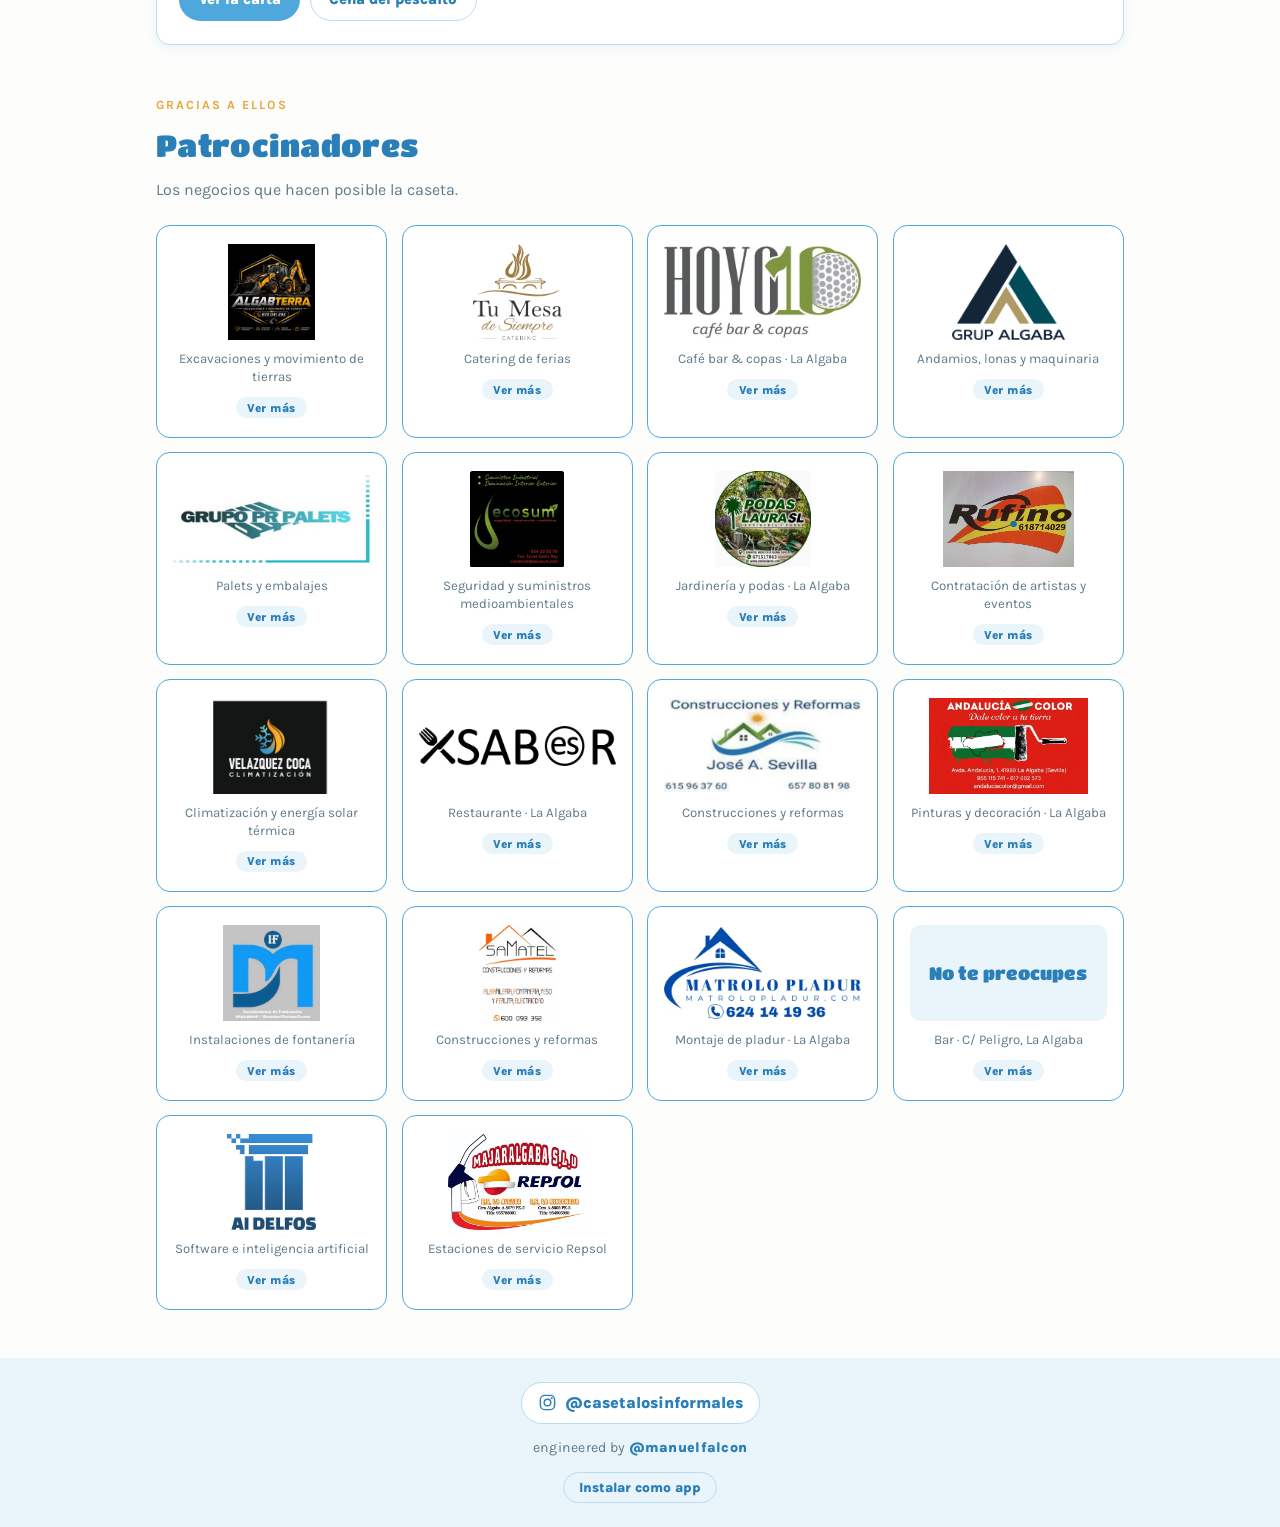
==== commit c5e9407d: "feat: cena del pescaíto a las 22:15 y fuegos artificiales a las 22:30 Los fuegos aparecen en el prog" ====
--- a/index.html
+++ b/index.html
@@ -20,7 +20,7 @@
   <link rel="preconnect" href="https://fonts.gstatic.com" crossorigin />
   <link href="https://fonts.googleapis.com/css2?family=Titan+One&family=Karla:ital,wght@0,400;0,600;0,700;0,800;1,400&display=swap" rel="stylesheet" />
 
-  <link rel="stylesheet" href="css/styles.css?v=63" />
+  <link rel="stylesheet" href="css/styles.css?v=64" />
 </head>
 <body>
 
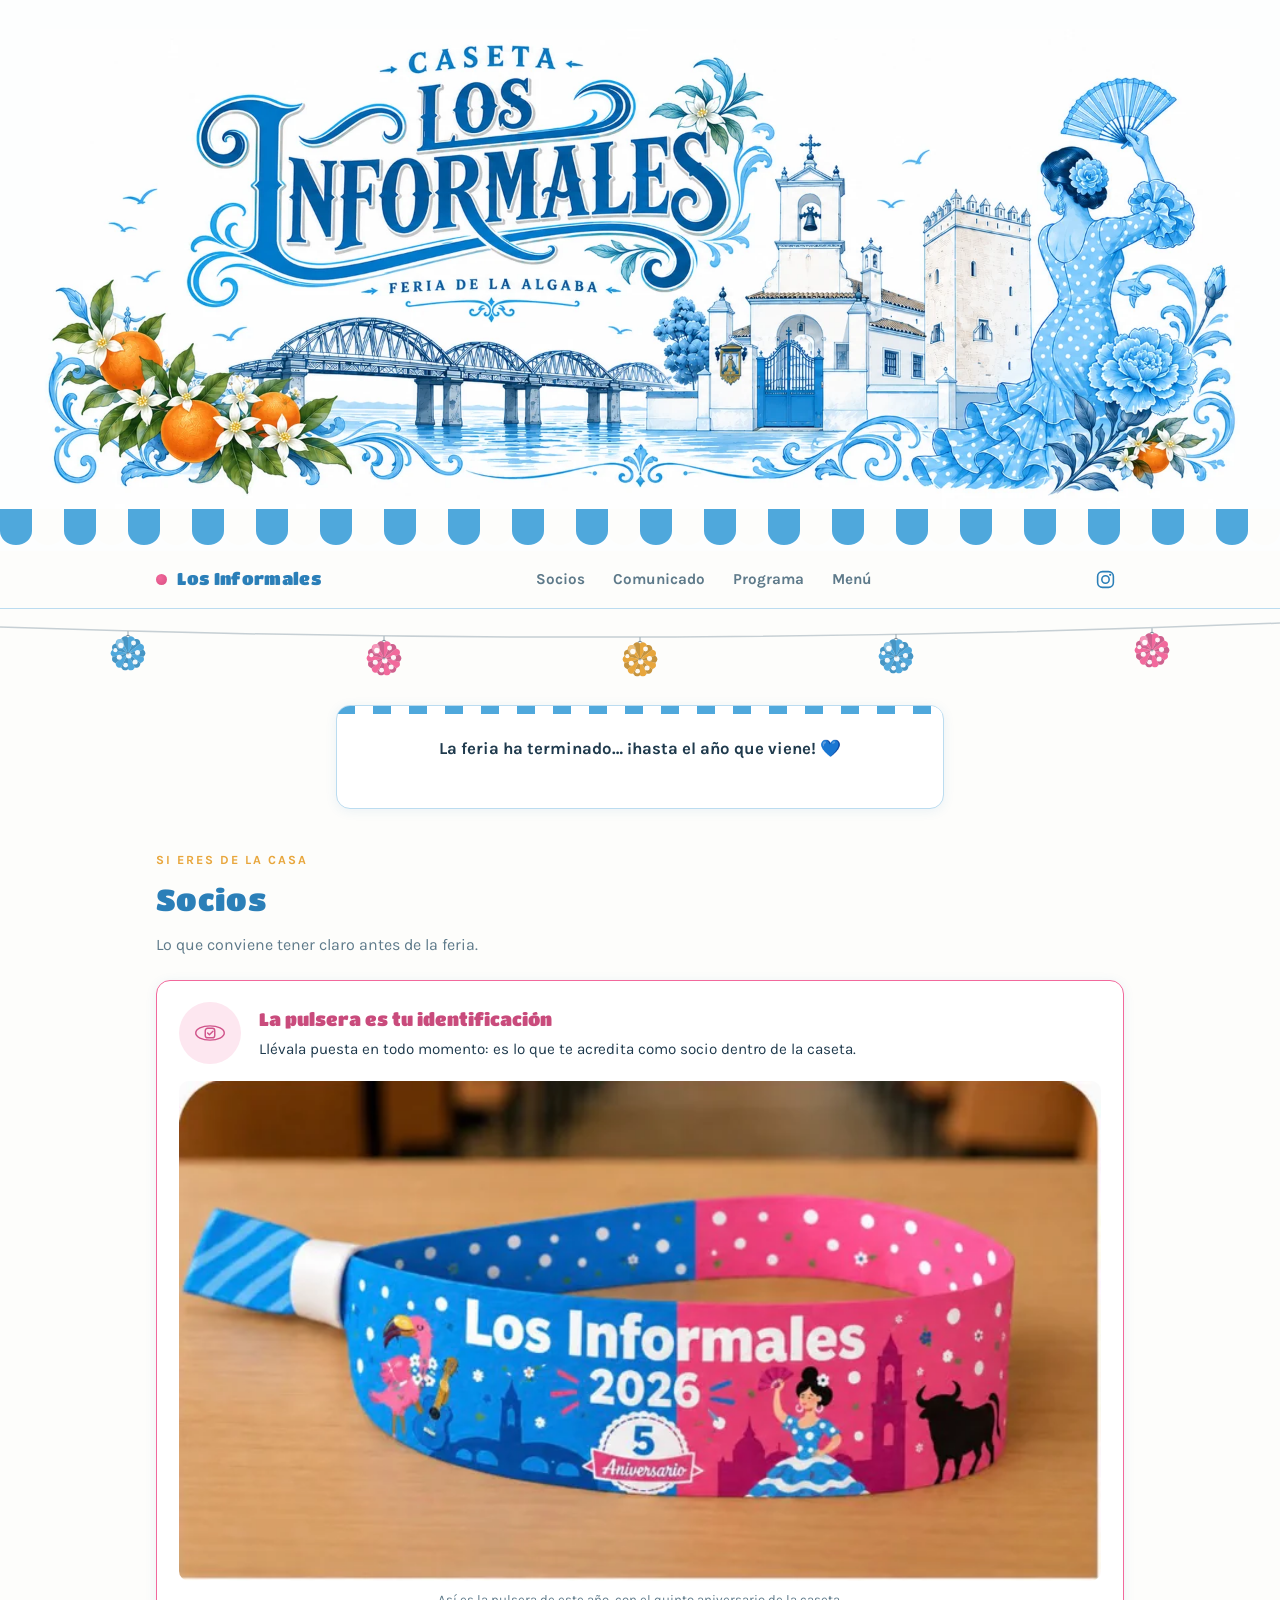
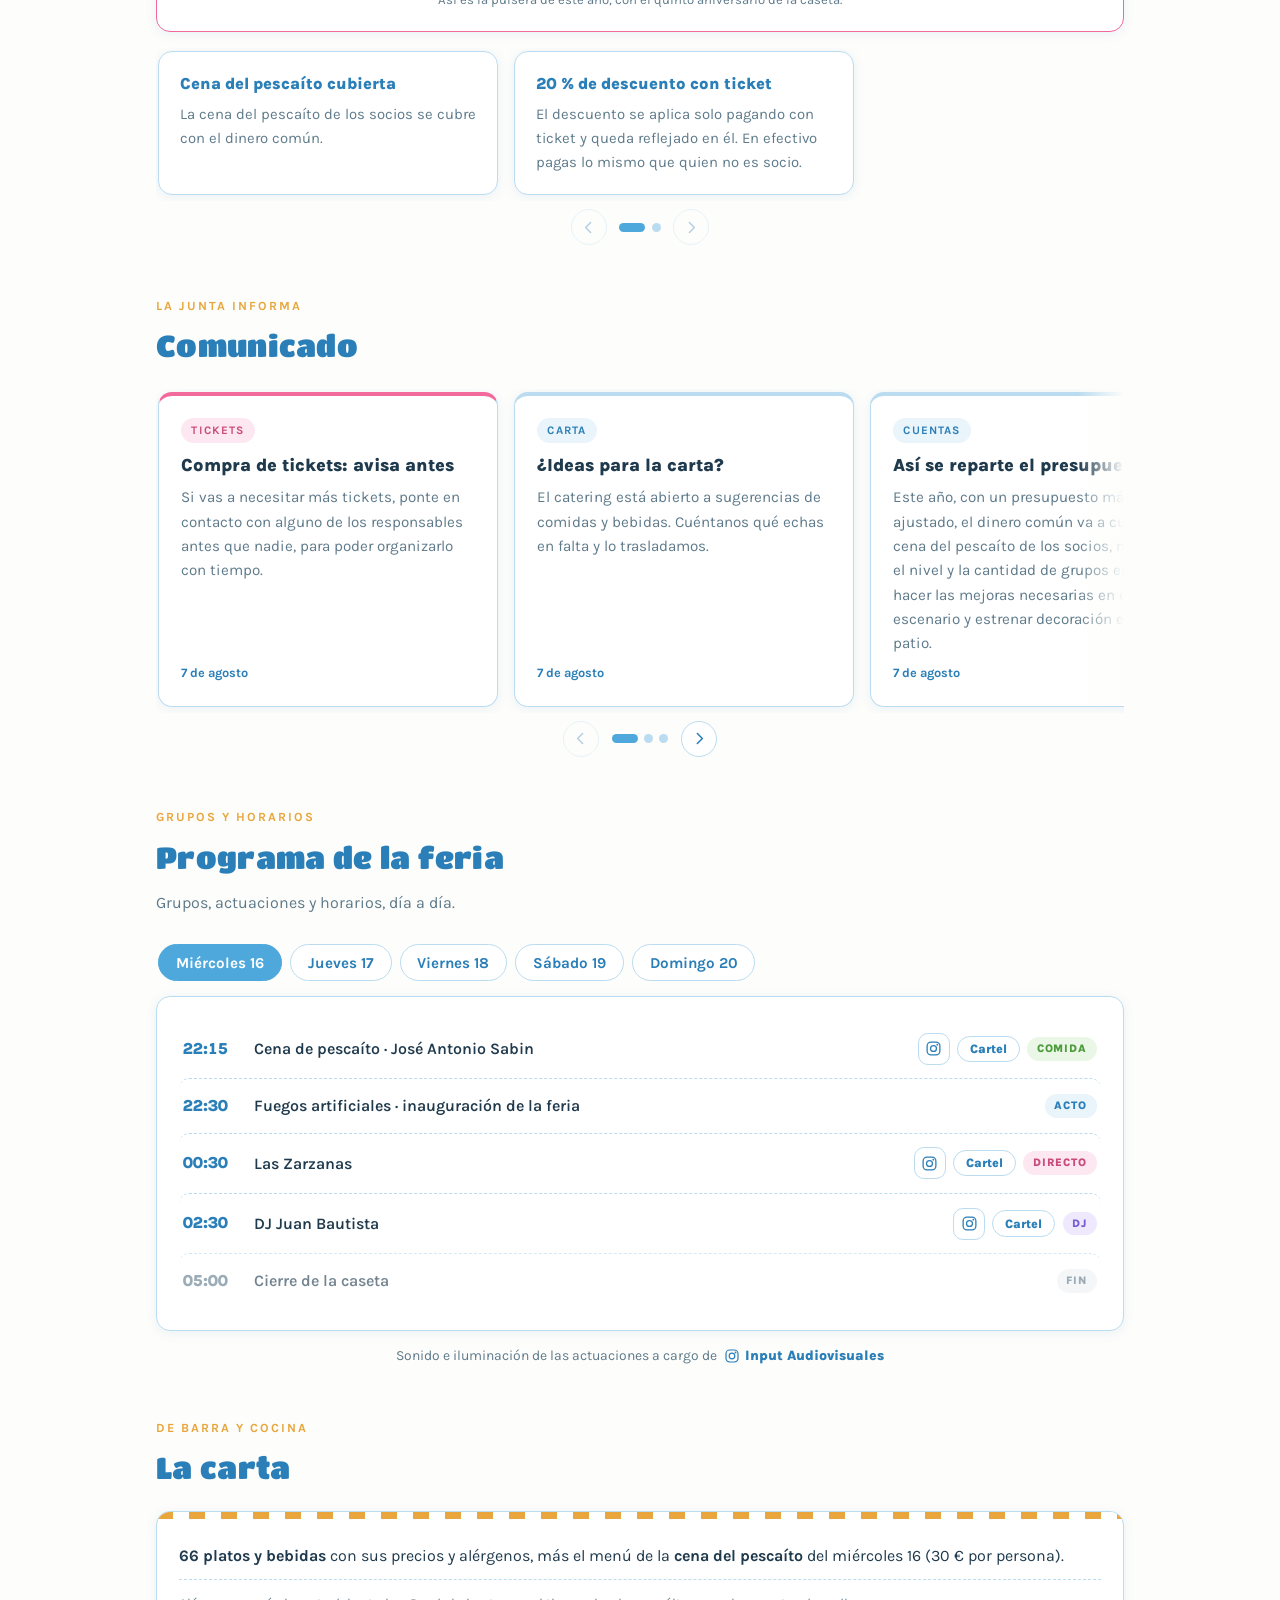
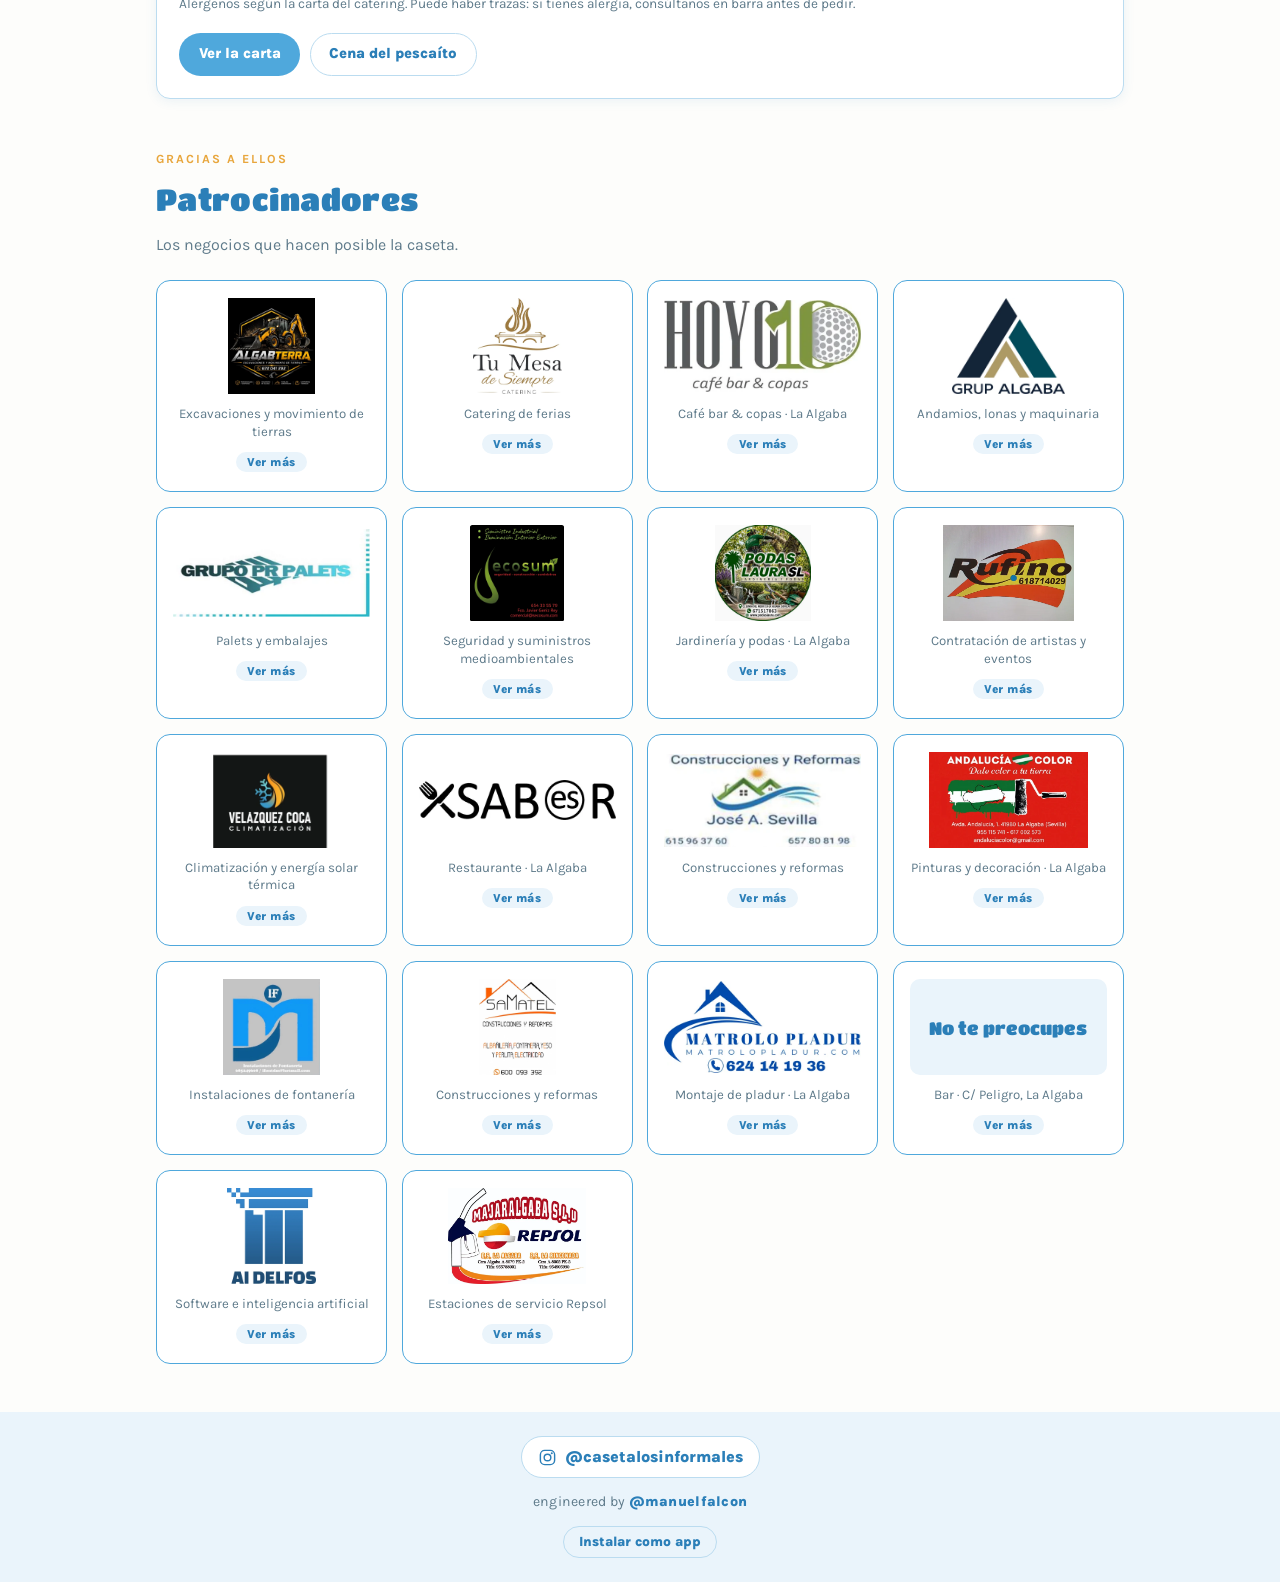
==== commit db95f6db: "feat: hora de cierre al final de cada día del programa Miércoles y jueves a las 05:00, viernes y sáb" ====
--- a/index.html
+++ b/index.html
@@ -20,7 +20,7 @@
   <link rel="preconnect" href="https://fonts.gstatic.com" crossorigin />
   <link href="https://fonts.googleapis.com/css2?family=Titan+One&family=Karla:ital,wght@0,400;0,600;0,700;0,800;1,400&display=swap" rel="stylesheet" />
 
-  <link rel="stylesheet" href="css/styles.css?v=64" />
+  <link rel="stylesheet" href="css/styles.css?v=65" />
 </head>
 <body>
 
--- a/css/styles.css
+++ b/css/styles.css
@@ -742,6 +742,11 @@
 .event-type.dj      { background: #efe9fd; color: #7c5cd6; }
 .event-type.comida  { background: #eaf7e6; color: #4d9b3c; }
 .event-type.acto    { background: var(--cielo); color: var(--celeste-hondo); }
+.event-type.cierre  { background: #eef1f3; color: var(--tinta-suave); }
+
+/* la hora de cierre acompaña, no compite con las actuaciones */
+.event-row.fin-dia { opacity: 0.62; }
+.event-row.fin-dia .event-time { color: var(--tinta-suave); }
 
 @media (max-width: 480px) {
   .day-panel { padding: 1rem; }
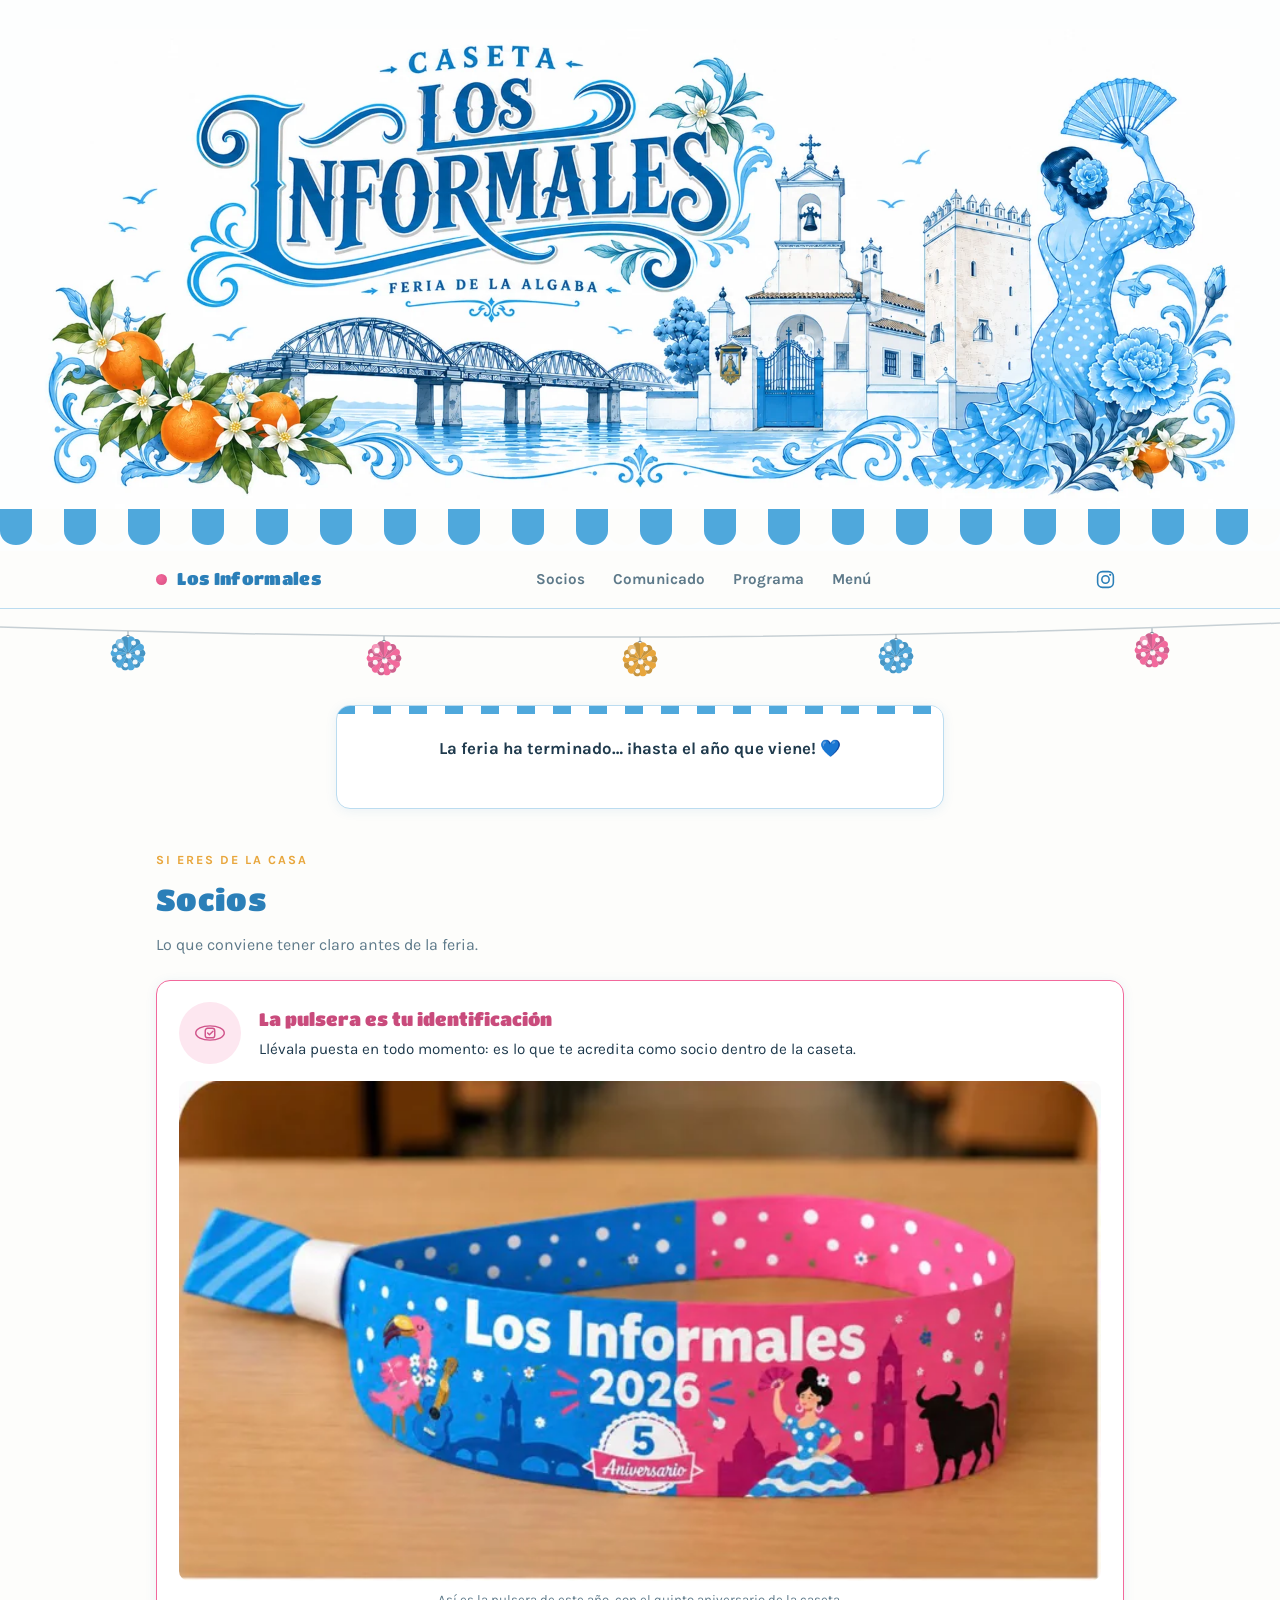
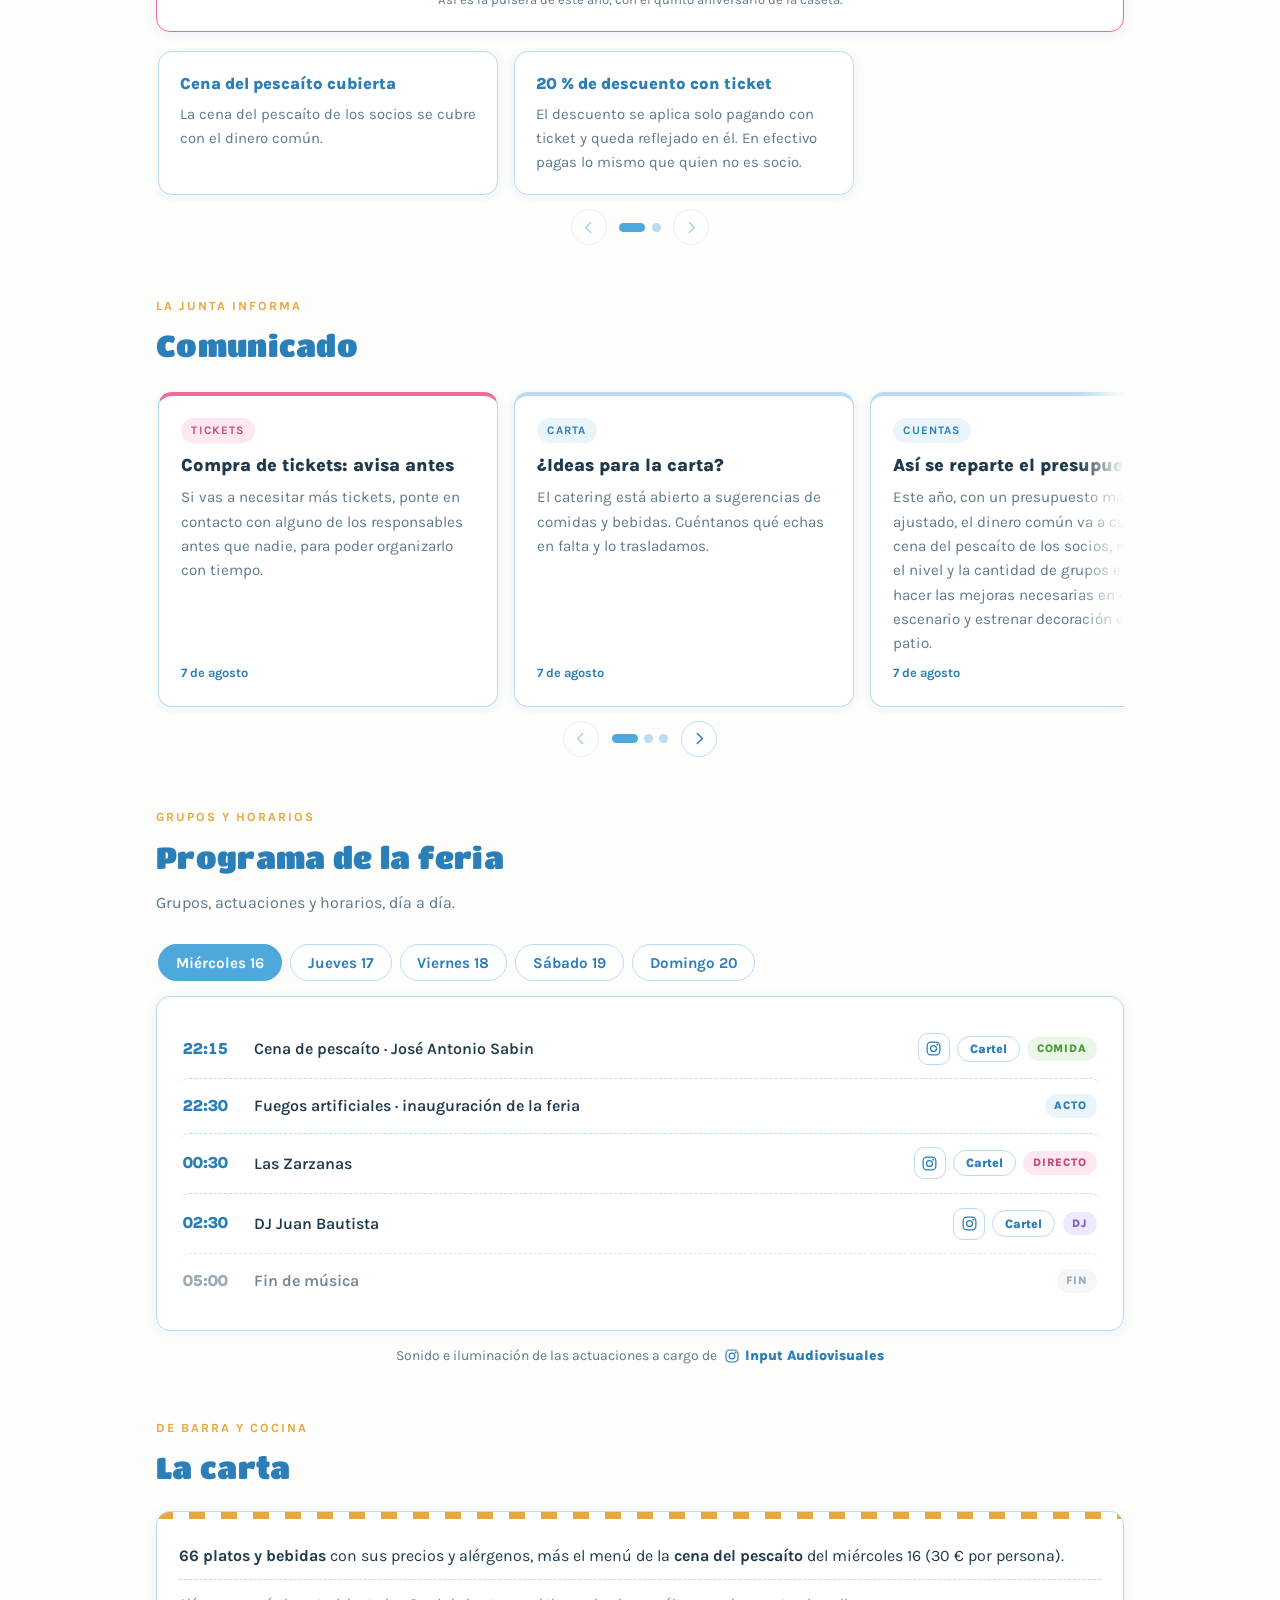
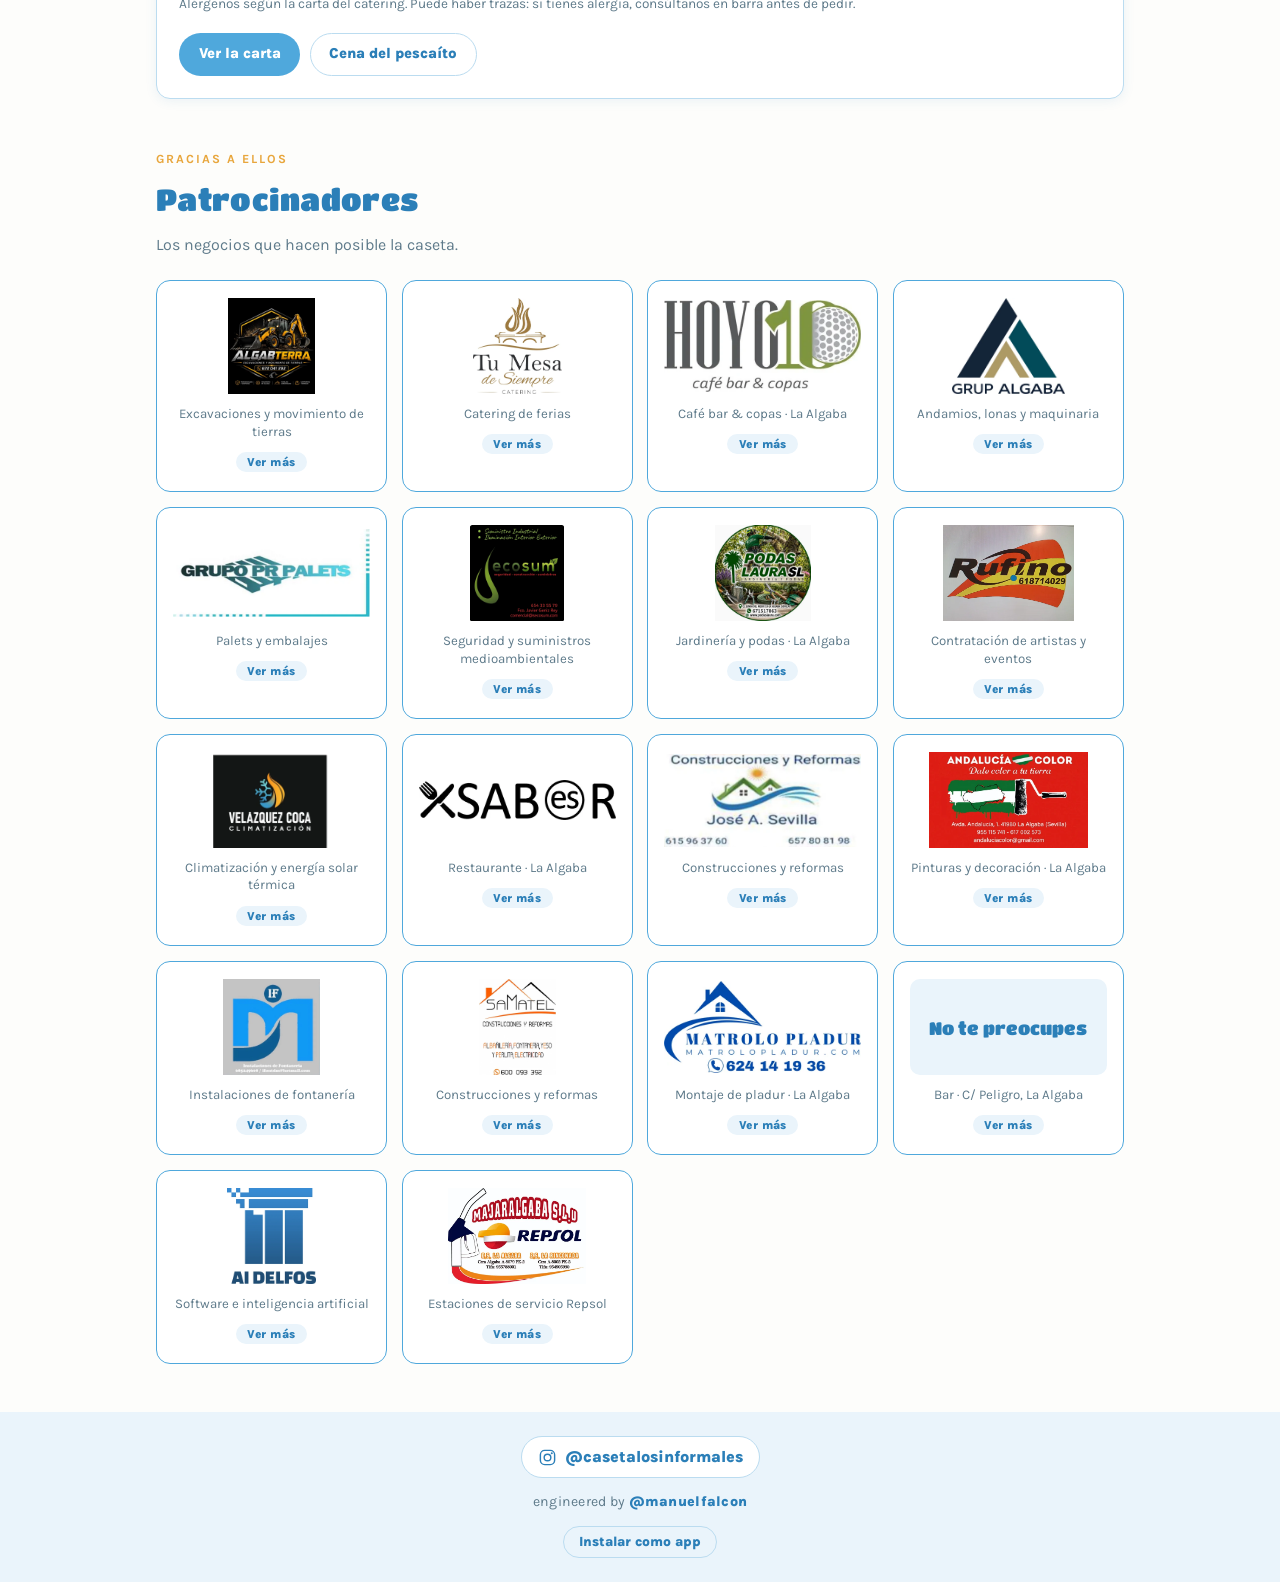
==== commit 12267ebd: "copy: "Fin de música" en lugar de "Cierre de la caseta" CSS ?v=66, caché SW a v66.  Co-Authored-By: " ====
--- a/index.html
+++ b/index.html
@@ -20,7 +20,7 @@
   <link rel="preconnect" href="https://fonts.gstatic.com" crossorigin />
   <link href="https://fonts.googleapis.com/css2?family=Titan+One&family=Karla:ital,wght@0,400;0,600;0,700;0,800;1,400&display=swap" rel="stylesheet" />
 
-  <link rel="stylesheet" href="css/styles.css?v=65" />
+  <link rel="stylesheet" href="css/styles.css?v=66" />
 </head>
 <body>
 
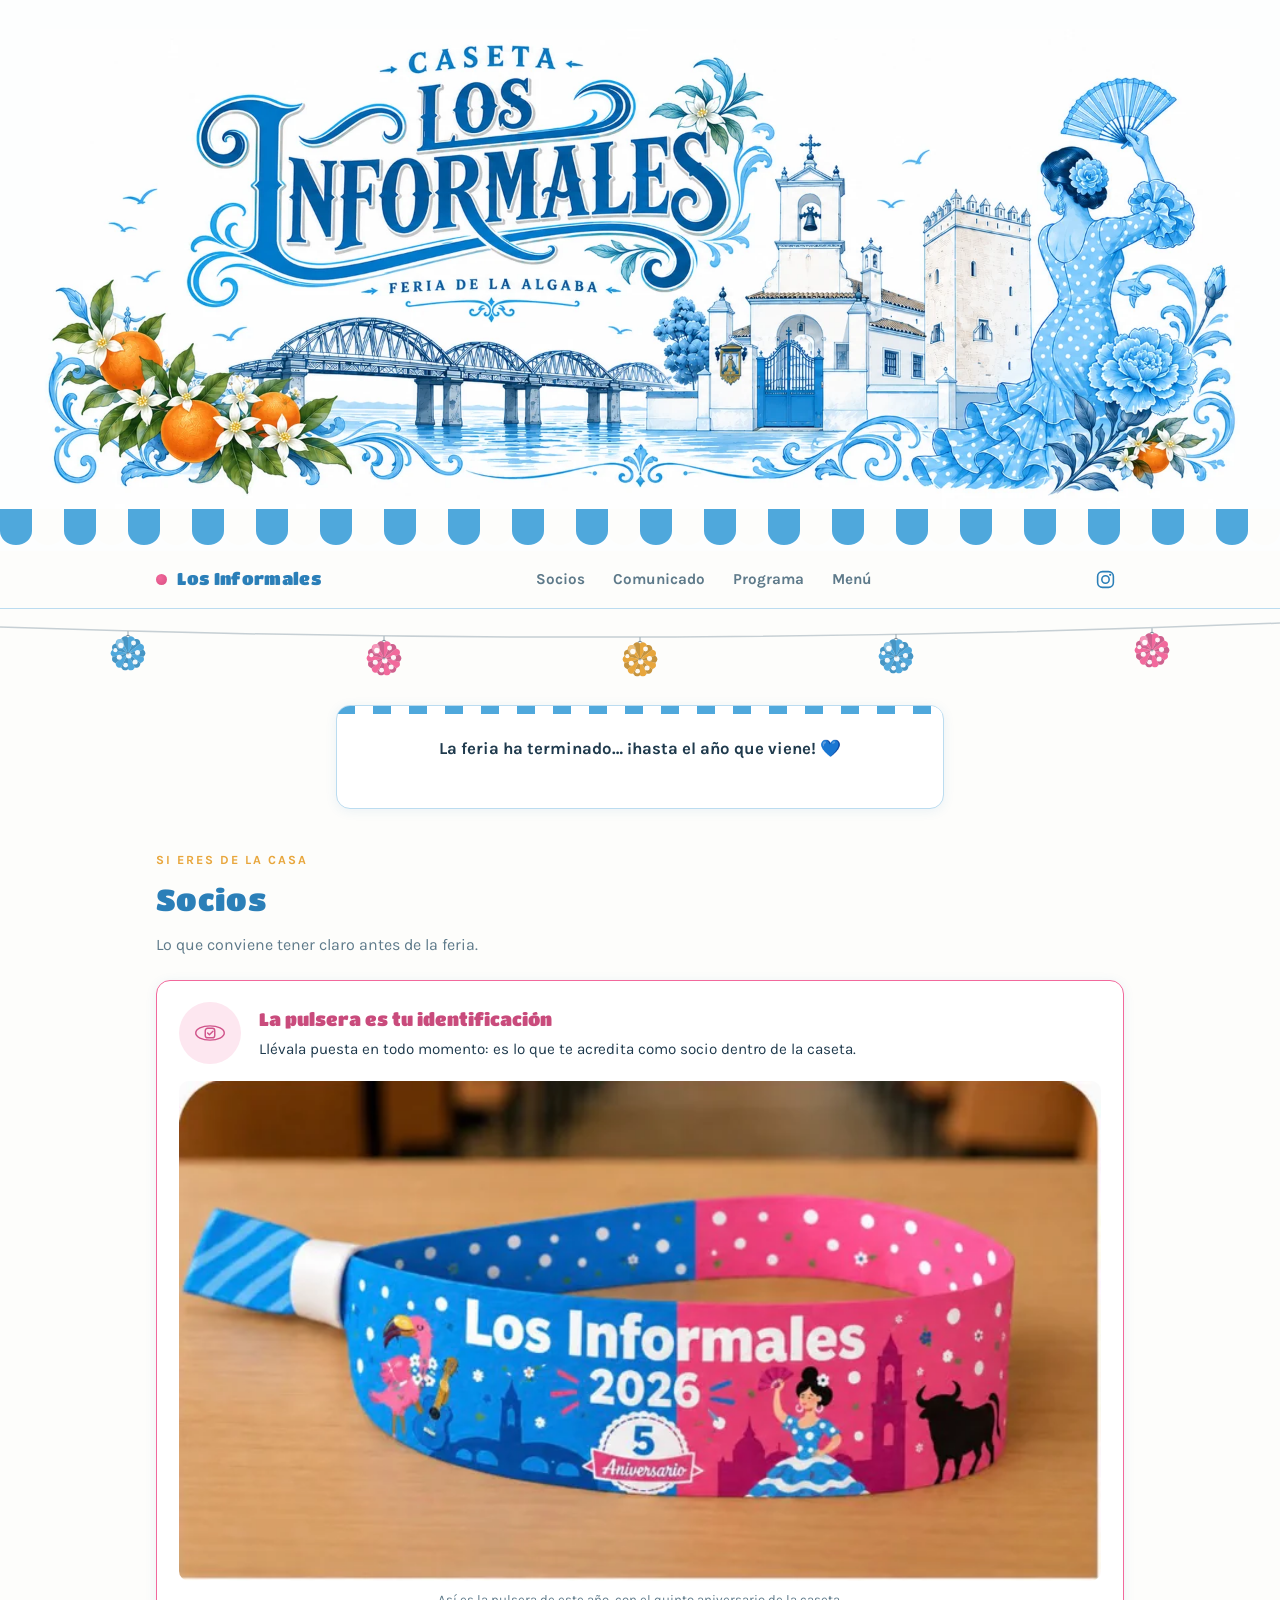
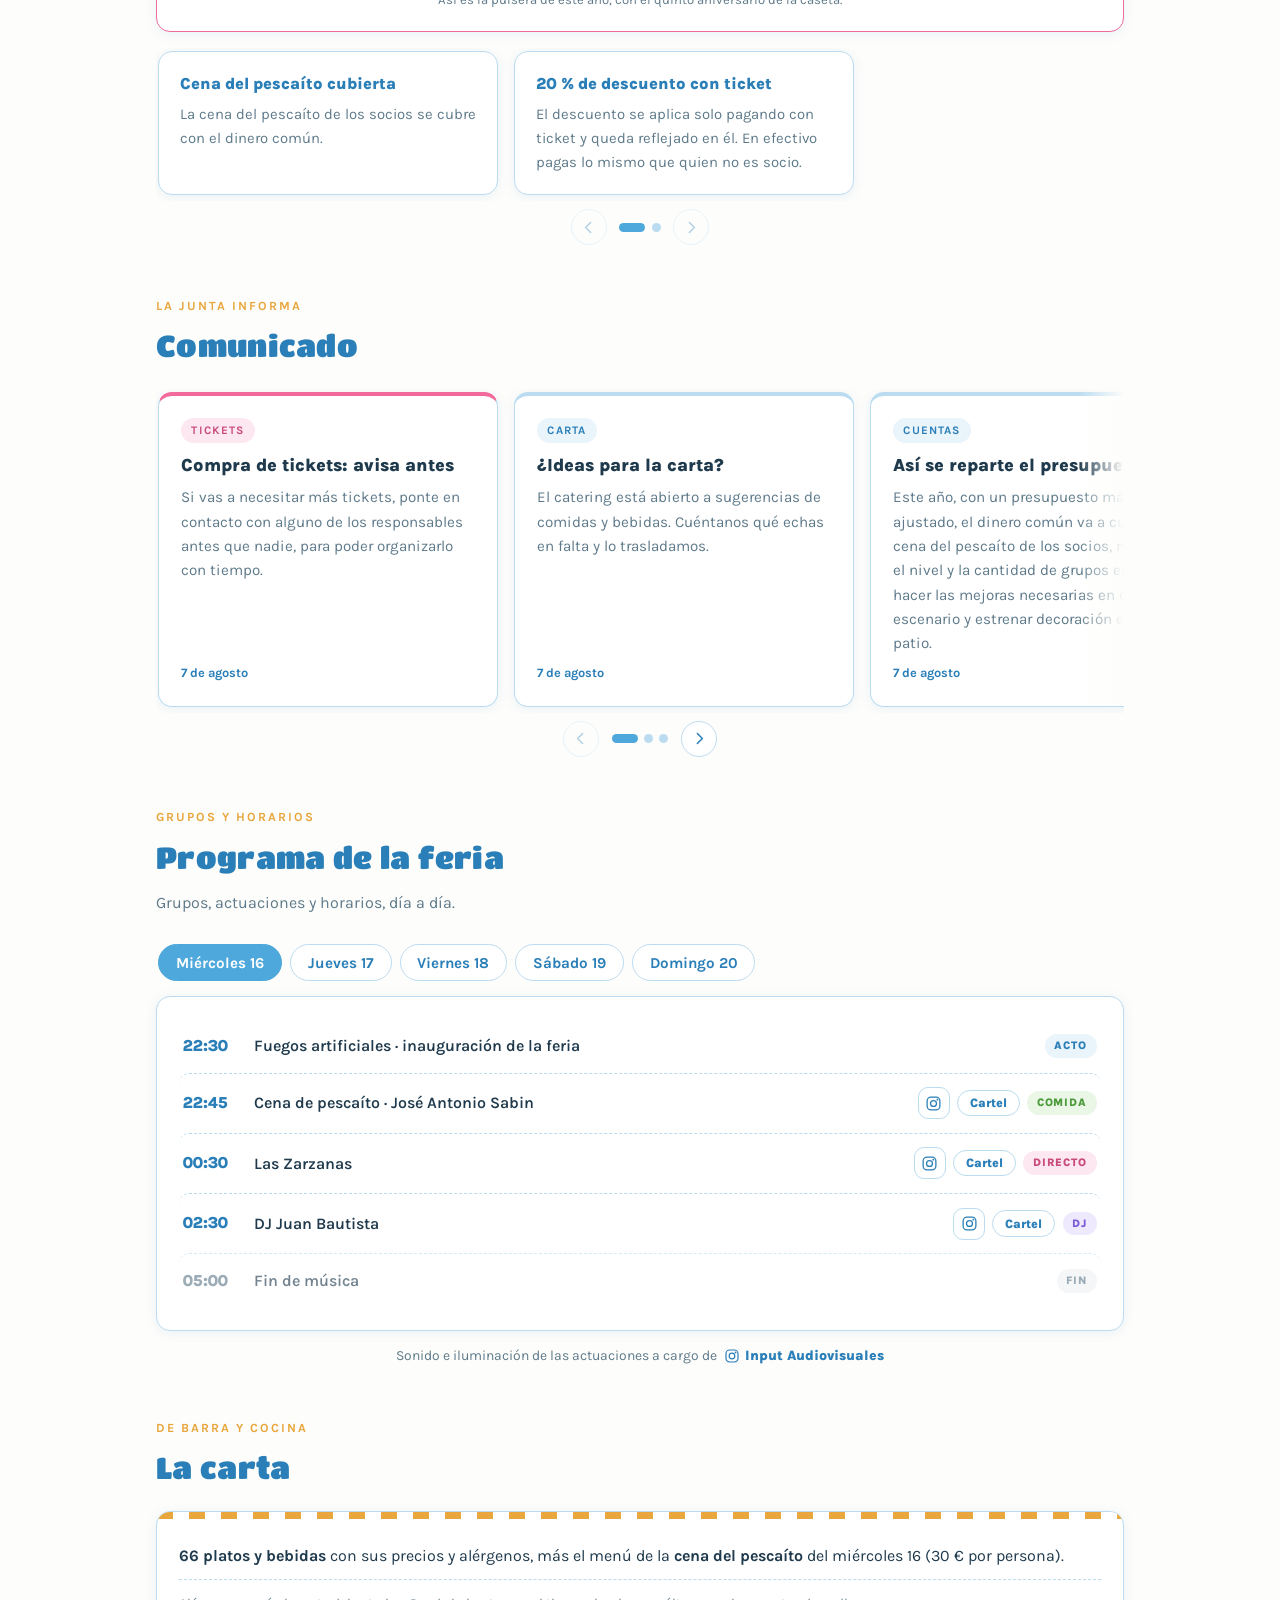
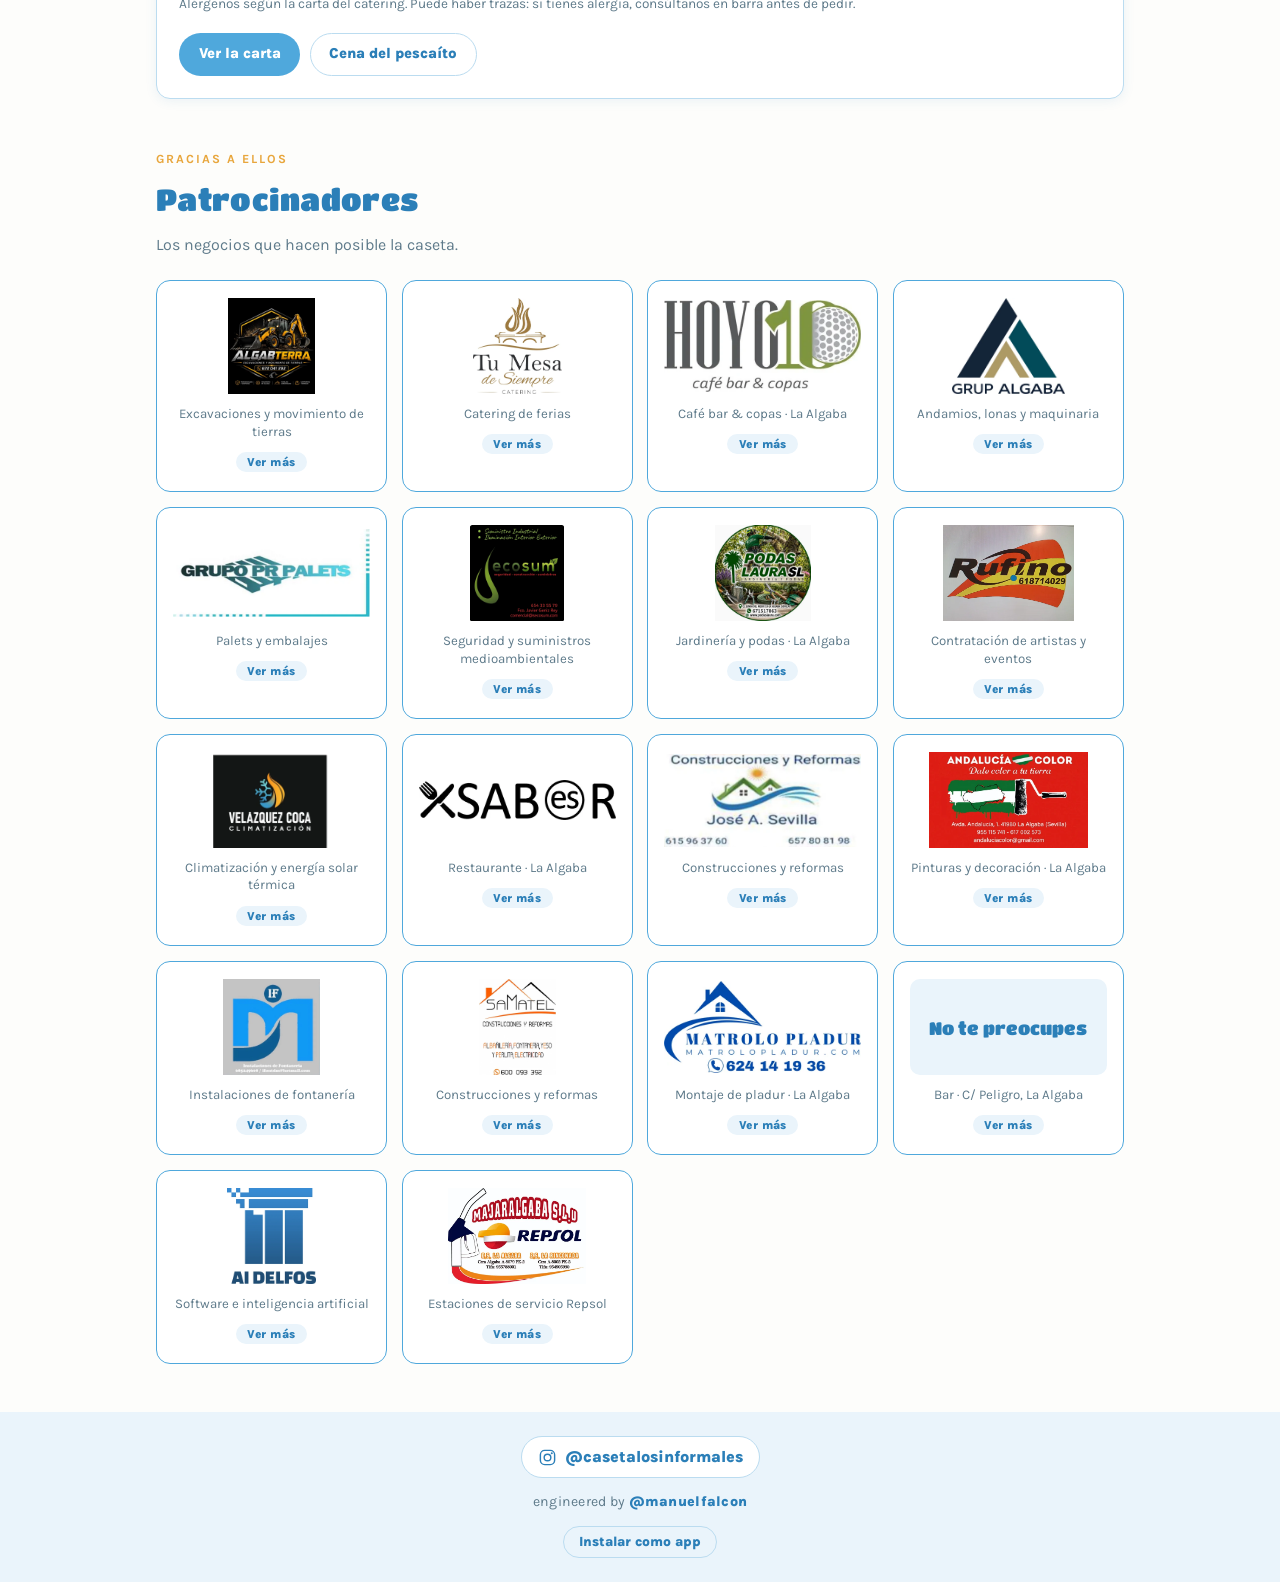
==== commit 9ecd7d5f: "fix: la cena del pescaíto empieza a las 22:45, tras los fuegos Orden de la noche del miércoles: copa" ====
--- a/index.html
+++ b/index.html
@@ -20,7 +20,7 @@
   <link rel="preconnect" href="https://fonts.gstatic.com" crossorigin />
   <link href="https://fonts.googleapis.com/css2?family=Titan+One&family=Karla:ital,wght@0,400;0,600;0,700;0,800;1,400&display=swap" rel="stylesheet" />
 
-  <link rel="stylesheet" href="css/styles.css?v=66" />
+  <link rel="stylesheet" href="css/styles.css?v=67" />
 </head>
 <body>
 
